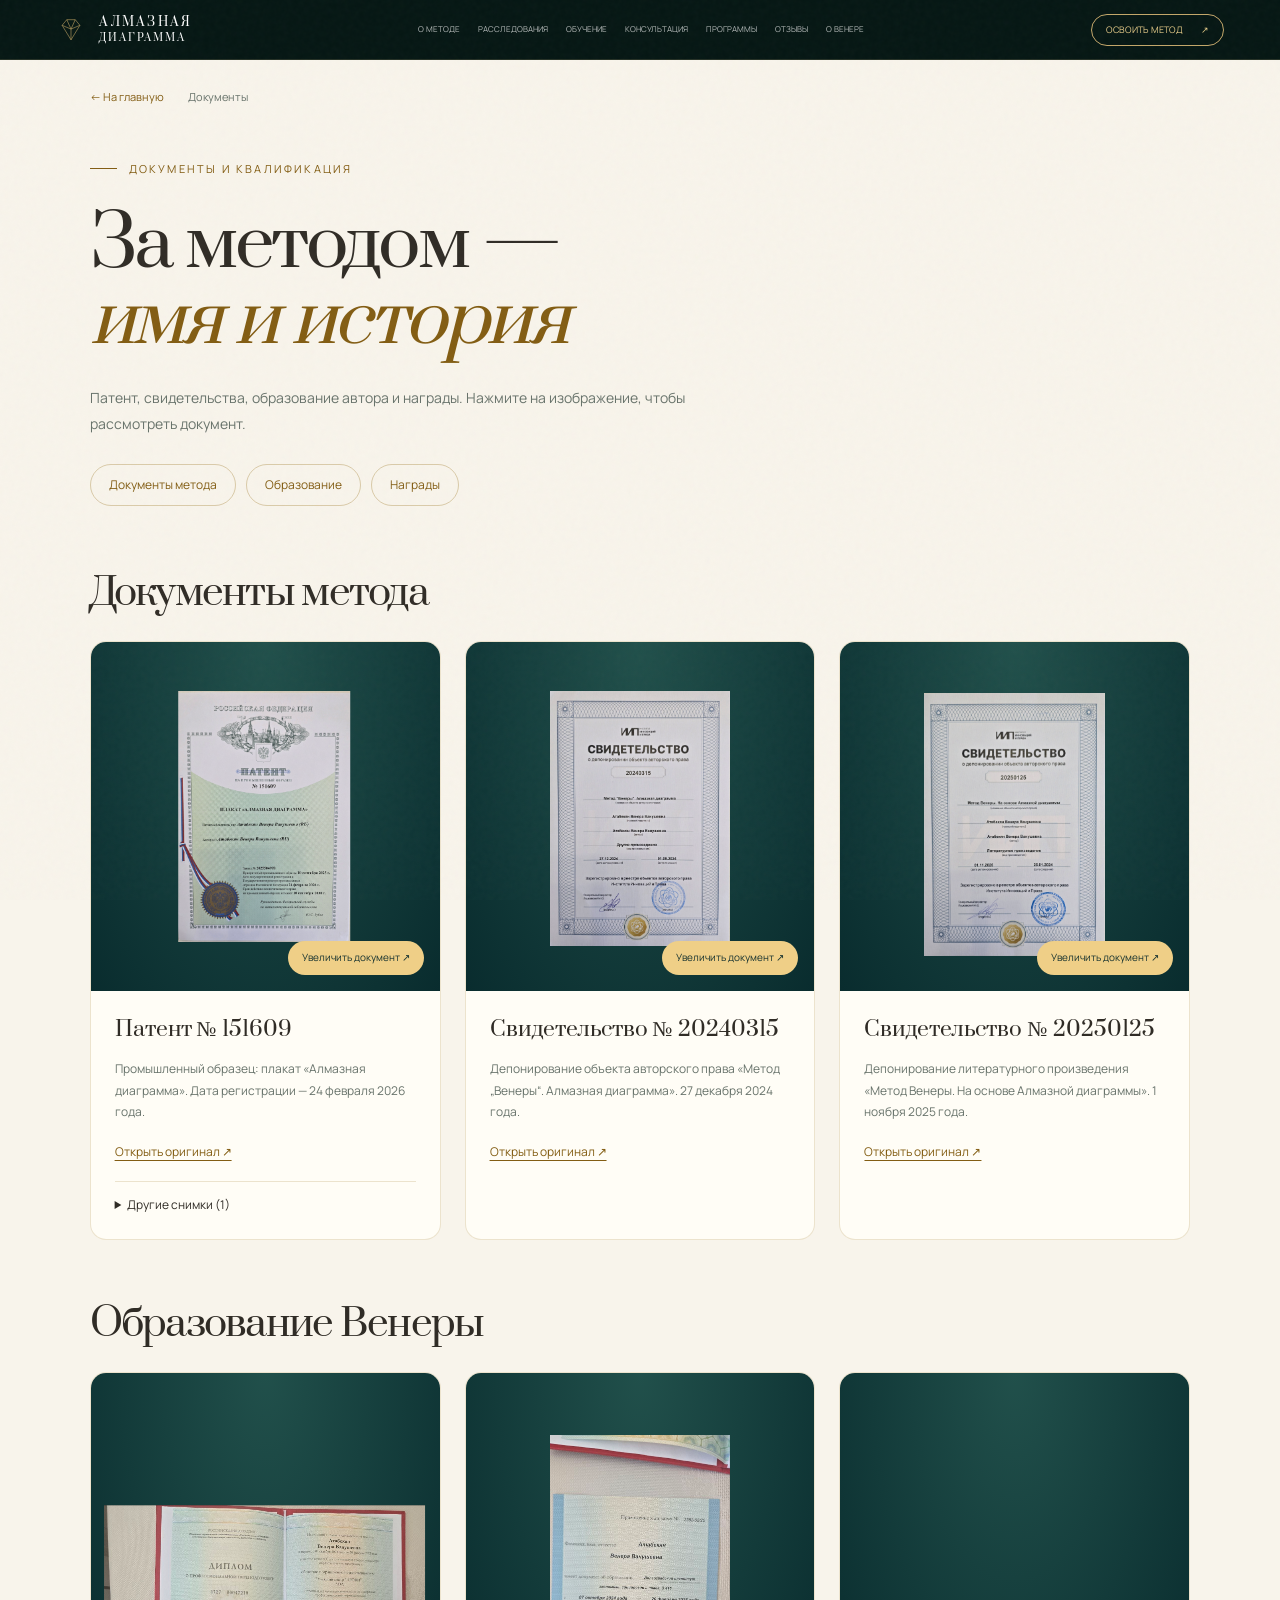
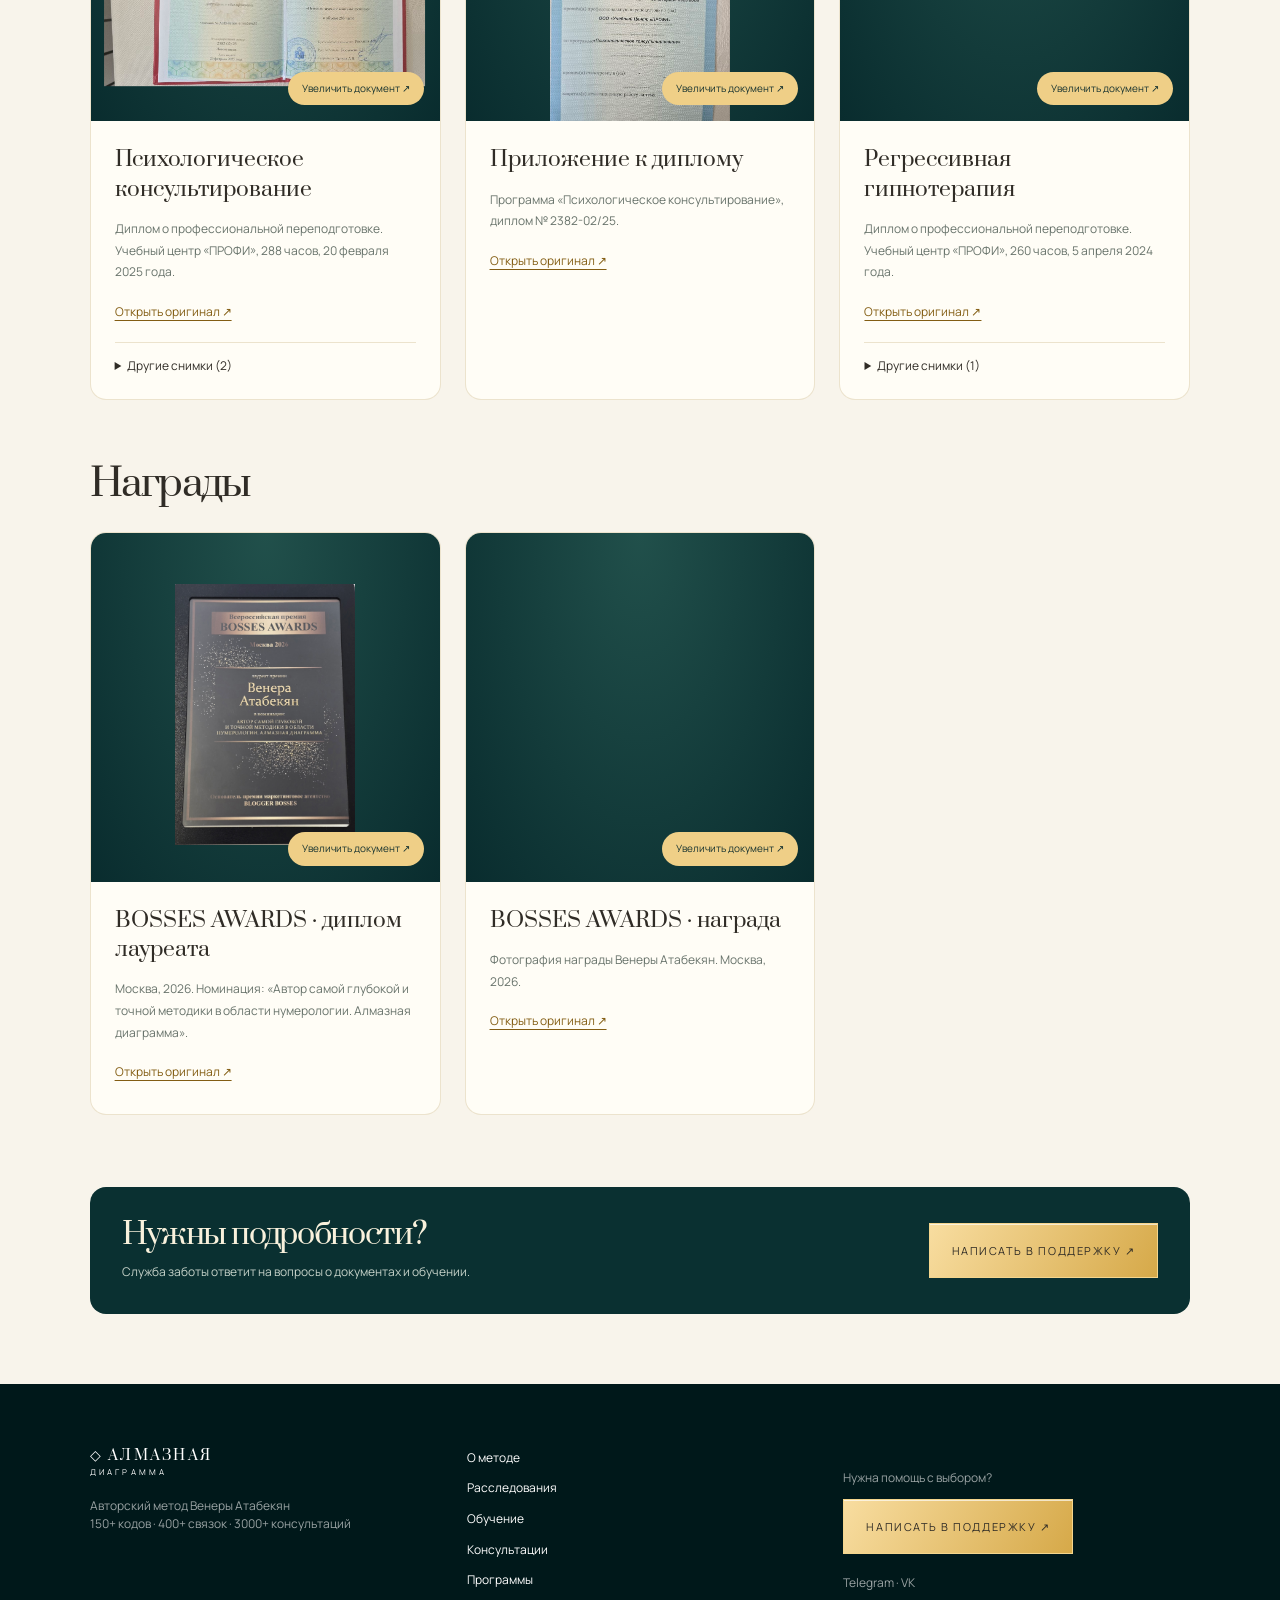
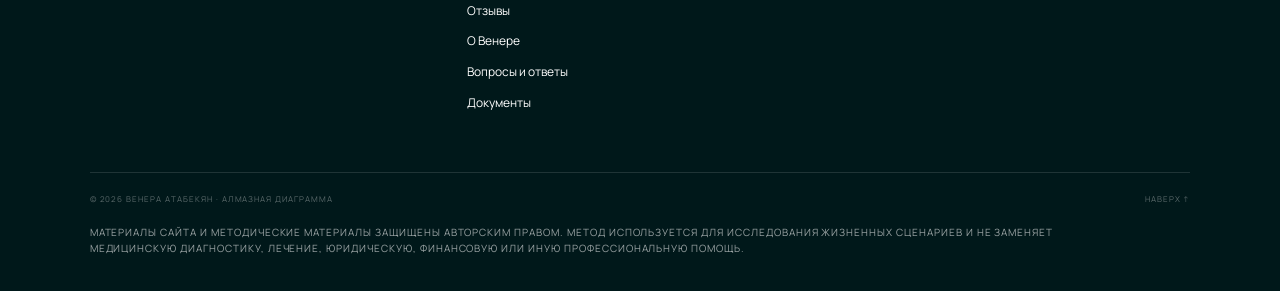
==== documents.html @ 1721292a "Add documents page with styling and functionality - Created documents.html for displaying various do" ====
<!doctype html>
<html lang="ru">
<head>
  <meta charset="UTF-8">
  <meta name="viewport" content="width=device-width, initial-scale=1.0">
  <meta name="description" content="Патент, свидетельства о депонировании, дипломы Венеры Атабекян и награды BOSSES AWARDS.">
  <meta name="theme-color" content="#062e29">
  <title>Документы — Алмазная Диаграмма</title>
  <link rel="preconnect" href="https://fonts.googleapis.com">
  <link rel="preconnect" href="https://fonts.gstatic.com" crossorigin>
  <link href="https://fonts.googleapis.com/css2?family=Manrope:wght@400;500;600&family=Prata&display=swap" rel="stylesheet">
  <link rel="stylesheet" href="styles.css">
  <link rel="stylesheet" href="hero-layers.css">
  <link rel="stylesheet" href="content-layout.css">
  <link rel="stylesheet" href="design-polish.css">
  <link rel="stylesheet" href="documents.css">
</head>
<body class="documents-page"><div class="noise" aria-hidden="true"></div><header class="site-header" id="top">
    <a class="brand" href="index.html#top" aria-label="Алмазная Диаграмма — на главную">
      <svg class="brand__mark" viewBox="0 0 64 64" aria-hidden="true"><path d="M13 22 23 10h18l10 12-19 31L13 22Z"/><path d="m13 22 19 8 19-8M23 10l9 20 9-20M32 30v23"/></svg>
      <span><b>Алмазная</b><small>Диаграмма</small></span>
    </a>
    <nav class="desktop-nav" aria-label="Основная навигация">
      <a href="index.html#method">О методе</a><a href="index.html#investigations">Расследования</a><a href="index.html#study">Обучение</a><a href="index.html#consultation">Консультация</a><a href="index.html#programs">Программы</a><a href="index.html#reviews">Отзывы</a><a href="index.html#author">О Венере</a>
    </nav>
    <a class="header-cta" href="index.html#study">Освоить метод <span>↗</span></a>
    <button class="menu-toggle" type="button" aria-label="Открыть меню" aria-expanded="false"><span></span><span></span></button>
  </header>
<main class="documents-main"><nav class="faq-breadcrumb" aria-label="Хлебные крошки"><a href="index.html">← На главную</a><span>Документы</span></nav>
<header class="documents-heading"><p class="eyebrow eyebrow--dark"><i></i>Документы и квалификация</p><h1>За методом —<br><em>имя и история</em></h1><p>Патент, свидетельства, образование автора и награды. Нажмите на изображение, чтобы рассмотреть документ.</p><nav class="document-nav" aria-label="Разделы документов"><a href="#method-documents">Документы метода</a><a href="#education">Образование</a><a href="#awards">Награды</a></nav></header>
<section class="document-section" id="method-documents"><h2>Документы метода</h2><div class="document-grid"><article class="document-card" id="patent"><a class="document-preview" href="docs/20260918_102830.jpg" data-document data-rotation="90" data-title="Патент № 151609" target="_blank" rel="noopener" aria-label="Увеличить: Патент № 151609"><img src="docs/20260918_102830.jpg" alt="Патент № 151609" loading="lazy" decoding="async" style="--document-rotation:90deg"><span>Увеличить документ ↗</span></a><div class="document-copy"><h3>Патент № 151609</h3><p>Промышленный образец: плакат «Алмазная диаграмма». Дата регистрации — 24 февраля 2026 года.</p><a href="docs/20260918_102830.jpg" data-document data-rotation="90" data-title="Открыть оригинал" target="_blank" rel="noopener">Открыть оригинал ↗</a><details class="document-extras"><summary>Другие снимки (1)</summary><a href="docs/photo_5289939205503001067_y.jpg" data-document data-rotation="90" data-title="Дополнительный снимок" target="_blank" rel="noopener">Дополнительный снимок ↗</a></details></div></article>
<article class="document-card" id="deposit-2024"><a class="document-preview" href="docs/20260918_102946.jpg" data-document data-rotation="0" data-title="Свидетельство № 20240315" target="_blank" rel="noopener" aria-label="Увеличить: Свидетельство № 20240315"><img src="docs/20260918_102946.jpg" alt="Свидетельство № 20240315" loading="lazy" decoding="async" style="--document-rotation:0deg"><span>Увеличить документ ↗</span></a><div class="document-copy"><h3>Свидетельство № 20240315</h3><p>Депонирование объекта авторского права «Метод „Венеры“. Алмазная диаграмма». 27 декабря 2024 года.</p><a href="docs/20260918_102946.jpg" data-document data-rotation="0" data-title="Открыть оригинал" target="_blank" rel="noopener">Открыть оригинал ↗</a></div></article>
<article class="document-card" id="deposit-2025"><a class="document-preview" href="docs/20260918_103056.jpg" data-document data-rotation="0" data-title="Свидетельство № 20250125" target="_blank" rel="noopener" aria-label="Увеличить: Свидетельство № 20250125"><img src="docs/20260918_103056.jpg" alt="Свидетельство № 20250125" loading="lazy" decoding="async" style="--document-rotation:0deg"><span>Увеличить документ ↗</span></a><div class="document-copy"><h3>Свидетельство № 20250125</h3><p>Депонирование литературного произведения «Метод Венеры. На основе Алмазной диаграммы». 1 ноября 2025 года.</p><a href="docs/20260918_103056.jpg" data-document data-rotation="0" data-title="Открыть оригинал" target="_blank" rel="noopener">Открыть оригинал ↗</a></div></article></div></section>
<section class="document-section" id="education"><h2>Образование Венеры</h2><div class="document-grid"><article class="document-card" id="psychology"><a class="document-preview" href="docs/photo_5280804913871004329_y.jpg" data-document data-rotation="-90" data-title="Психологическое консультирование" target="_blank" rel="noopener" aria-label="Увеличить: Психологическое консультирование"><img src="docs/photo_5280804913871004329_y.jpg" alt="Психологическое консультирование" loading="lazy" decoding="async" style="--document-rotation:-90deg"><span>Увеличить документ ↗</span></a><div class="document-copy"><h3>Психологическое консультирование</h3><p>Диплом о профессиональной переподготовке. Учебный центр «ПРОФИ», 288 часов, 20 февраля 2025 года.</p><a href="docs/photo_5280804913871004329_y.jpg" data-document data-rotation="-90" data-title="Открыть оригинал" target="_blank" rel="noopener">Открыть оригинал ↗</a><details class="document-extras"><summary>Другие снимки (2)</summary><a href="docs/photo_5280804913871004330_y.jpg" data-document data-rotation="0" data-title="Другой ракурс диплома" target="_blank" rel="noopener">Другой ракурс диплома ↗</a><a href="docs/photo_5280804913871004327_y.jpg" data-document data-rotation="0" data-title="Диплом с приложением" target="_blank" rel="noopener">Диплом с приложением ↗</a></details></div></article>
<article class="document-card" id="psychology-appendix"><a class="document-preview" href="docs/photo_5280804913871004328_y.jpg" data-document data-rotation="0" data-title="Приложение к диплому" target="_blank" rel="noopener" aria-label="Увеличить: Приложение к диплому"><img src="docs/photo_5280804913871004328_y.jpg" alt="Приложение к диплому" loading="lazy" decoding="async" style="--document-rotation:0deg"><span>Увеличить документ ↗</span></a><div class="document-copy"><h3>Приложение к диплому</h3><p>Программа «Психологическое консультирование», диплом № 2382-02/25.</p><a href="docs/photo_5280804913871004328_y.jpg" data-document data-rotation="0" data-title="Открыть оригинал" target="_blank" rel="noopener">Открыть оригинал ↗</a></div></article>
<article class="document-card" id="regression"><a class="document-preview" href="docs/photo_5280804913871004326_y.jpg" data-document data-rotation="-90" data-title="Регрессивная гипнотерапия" target="_blank" rel="noopener" aria-label="Увеличить: Регрессивная гипнотерапия"><img src="docs/photo_5280804913871004326_y.jpg" alt="Регрессивная гипнотерапия" loading="lazy" decoding="async" style="--document-rotation:-90deg"><span>Увеличить документ ↗</span></a><div class="document-copy"><h3>Регрессивная гипнотерапия</h3><p>Диплом о профессиональной переподготовке. Учебный центр «ПРОФИ», 260 часов, 5 апреля 2024 года.</p><a href="docs/photo_5280804913871004326_y.jpg" data-document data-rotation="-90" data-title="Открыть оригинал" target="_blank" rel="noopener">Открыть оригинал ↗</a><details class="document-extras"><summary>Другие снимки (1)</summary><a href="docs/photo_5280804913871004325_y.jpg" data-document data-rotation="180" data-title="Диплом с приложением" target="_blank" rel="noopener">Диплом с приложением ↗</a></details></div></article></div></section>
<section class="document-section" id="awards"><h2>Награды</h2><div class="document-grid"><article class="document-card" id="bosses-diploma"><a class="document-preview" href="docs/20260918_104427.jpg" data-document data-rotation="0" data-title="BOSSES AWARDS · диплом лауреата" target="_blank" rel="noopener" aria-label="Увеличить: BOSSES AWARDS · диплом лауреата"><img src="docs/20260918_104427.jpg" alt="BOSSES AWARDS · диплом лауреата" loading="lazy" decoding="async" style="--document-rotation:0deg"><span>Увеличить документ ↗</span></a><div class="document-copy"><h3>BOSSES AWARDS · диплом лауреата</h3><p>Москва, 2026. Номинация: «Автор самой глубокой и точной методики в области нумерологии. Алмазная диаграмма».</p><a href="docs/20260918_104427.jpg" data-document data-rotation="0" data-title="Открыть оригинал" target="_blank" rel="noopener">Открыть оригинал ↗</a></div></article>
<article class="document-card" id="bosses-award"><a class="document-preview" href="docs/20260918_103626.jpg" data-document data-rotation="0" data-title="BOSSES AWARDS · награда" target="_blank" rel="noopener" aria-label="Увеличить: BOSSES AWARDS · награда"><img src="docs/20260918_103626.jpg" alt="BOSSES AWARDS · награда" loading="lazy" decoding="async" style="--document-rotation:0deg"><span>Увеличить документ ↗</span></a><div class="document-copy"><h3>BOSSES AWARDS · награда</h3><p>Фотография награды Венеры Атабекян. Москва, 2026.</p><a href="docs/20260918_103626.jpg" data-document data-rotation="0" data-title="Открыть оригинал" target="_blank" rel="noopener">Открыть оригинал ↗</a></div></article></div></section>
<section class="documents-support"><div><h2>Нужны подробности?</h2><p>Служба заботы ответит на вопросы о документах и обучении.</p></div><a class="button button--light" href="https://t.me/venera_vanushevna1" target="_blank" rel="noopener">Написать в поддержку ↗</a></section></main>
<footer><div><a class="brand brand--footer" href="index.html#top"><span><b>◇ Алмазная</b><small>Диаграмма</small></span></a><p>Авторский метод Венеры Атабекян<br>150+ кодов · 400+ связок · 3000+ консультаций</p></div><nav aria-label="Навигация в подвале"><a href="index.html#method">О методе</a><a href="index.html#investigations">Расследования</a><a href="index.html#study">Обучение</a><a href="index.html#consultation">Консультации</a><a href="index.html#programs">Программы</a><a href="index.html#student-stories">Отзывы</a><a href="index.html#author">О Венере</a><a href="faq.html">Вопросы и ответы</a><a href="documents.html" aria-current="page">Документы</a></nav><div><p>Нужна помощь с выбором?</p><a class="button button--light" href="https://t.me/venera_vanushevna1" target="_blank" rel="noopener">Написать в поддержку ↗</a><p class="footer-socials"><a href="https://t.me/venera_vanushevna" target="_blank" rel="noopener">Telegram</a> · <a href="https://vk.ru/veneraatabekyan" target="_blank" rel="noopener">VK</a></p></div><div class="footer__bottom"><span>© 2026 Венера Атабекян · Алмазная Диаграмма</span><a href="index.html#top">Наверх ↑</a><p>Материалы сайта и методические материалы защищены авторским правом. Метод используется для исследования жизненных сценариев и не заменяет медицинскую диагностику, лечение, юридическую, финансовую или иную профессиональную помощь.</p></div><!-- Legal documents and business details: insert approved originals when supplied. --></footer>
<dialog class="document-dialog" aria-labelledby="document-dialog-title"><div class="document-toolbar"><h2 id="document-dialog-title">Документ</h2><a class="document-original" target="_blank" rel="noopener">Оригинал ↗</a><button type="button" class="document-close" aria-label="Закрыть документ">✕</button></div><div class="document-stage"><img alt=""></div></dialog>
<script src="script.js"></script><script src="documents.js"></script></body></html>
---- styles.css ----
:root{--green:#072d31;--deep:#00181a;--ink:#302c26;--mint:#f4d58d;--pale:#f2ede3;--paper:#f8f4eb;--gold:#af7e1f;--gold-deep:#835d13;--line:rgba(48,44,38,.18);--serif:"Prata",serif;--sans:"Manrope",sans-serif}
*{box-sizing:border-box}html{scroll-behavior:smooth}body{margin:0;background:var(--paper);color:var(--ink);font-family:var(--sans);font-size:16px;line-height:1.55;overflow-x:hidden}a{color:inherit;text-decoration:none}button{font:inherit}.noise{position:fixed;inset:0;pointer-events:none;z-index:20;opacity:.035;background-image:url("data:image/svg+xml,%3Csvg viewBox='0 0 180 180' xmlns='http://www.w3.org/2000/svg'%3E%3Cfilter id='n'%3E%3CfeTurbulence type='fractalNoise' baseFrequency='.9' numOctaves='3' stitchTiles='stitch'/%3E%3C/filter%3E%3Crect width='100%25' height='100%25' filter='url(%23n)' opacity='.8'/%3E%3C/svg%3E")}.site-header{height:92px;padding:0 5vw;display:flex;align-items:center;justify-content:space-between;background:var(--deep);color:#fff;border-bottom:1px solid rgba(255,255,255,.13);position:relative;z-index:10}.brand{display:flex;align-items:center;gap:13px}.brand__mark{width:36px;fill:none;stroke:var(--mint);stroke-width:1.6}.brand span{display:flex;flex-direction:column;line-height:1.05;text-transform:uppercase;letter-spacing:.14em}.brand b{font-family:var(--serif);font-size:14px;font-weight:400}.brand small{font-size:8px;letter-spacing:.4em;margin-top:5px}.desktop-nav{display:flex;gap:40px;font-size:12px;text-transform:uppercase;letter-spacing:.11em}.desktop-nav a{opacity:.7;transition:.25s}.desktop-nav a:hover{opacity:1;color:var(--mint)}.header-cta{font-size:12px;text-transform:uppercase;letter-spacing:.1em;padding:13px 0;border-bottom:1px solid var(--mint)}.header-cta span,.button span{margin-left:16px}.menu-toggle{display:none;background:none;border:0}.hero{min-height:calc(100vh - 92px);background:var(--deep);color:#fff;display:grid;grid-template-columns:1fr 1fr;align-items:center;padding:7vh 7vw 10vh;position:relative;overflow:hidden}.hero:before{content:"";position:absolute;inset:0;background:linear-gradient(110deg,transparent 49.9%,rgba(188,231,215,.07) 50%,transparent 50.1%)}.hero__glow{position:absolute;width:700px;height:700px;border-radius:50%;right:-100px;top:-30px;background:#107866;filter:blur(170px);opacity:.22}.hero__copy{position:relative;z-index:2;max-width:710px}.eyebrow{text-transform:uppercase;letter-spacing:.2em;font-size:11px;color:var(--mint);display:flex;align-items:center;gap:12px;margin:0 0 30px}.eyebrow i{display:inline-block;width:27px;height:1px;background:currentColor}.eyebrow--dark{color:#47776d}h1,h2,h3,h4,p{margin-top:0}h1,h2{font-family:var(--serif);font-weight:400;letter-spacing:-.045em;line-height:1.08}h1{font-size:clamp(56px,6.5vw,112px);margin:0 0 35px}h1 em,h2 em{font-weight:400;color:var(--mint)}.hero__lead{max-width:590px;color:rgba(255,255,255,.68);font-size:17px;line-height:1.75}.hero__actions{display:flex;align-items:center;gap:38px;margin-top:46px}.button{display:inline-flex;align-items:center;justify-content:space-between;min-width:225px;padding:18px 22px;font-size:11px;text-transform:uppercase;letter-spacing:.14em;border:1px solid currentColor;transition:.3s}.button--light{background:var(--mint);border-color:var(--mint);color:var(--deep)}.button:hover{transform:translateY(-3px);box-shadow:0 12px 35px rgba(0,0,0,.18)}.text-link{font-size:11px;text-transform:uppercase;letter-spacing:.13em;border-bottom:1px solid rgba(255,255,255,.35);padding:15px 0}.text-link span{margin-left:13px}.hero__visual{height:min(72vw,750px);max-height:750px;position:relative;display:flex;align-items:center;justify-content:center}.diamond-main{width:min(38vw,540px);animation:float 7s ease-in-out infinite}.orbit{position:absolute;border:1px solid rgba(188,231,215,.18);border-radius:50%;width:510px;height:510px}.orbit--two{width:640px;height:640px;opacity:.45}.visual-note{position:absolute;font-family:var(--serif);font-size:31px}.visual-note small{display:block;font-family:var(--sans);font-size:9px;text-transform:uppercase;letter-spacing:.15em;color:rgba(255,255,255,.55)}.visual-note--one{left:0;top:26%}.visual-note--two{right:-1%;bottom:25%}.hero__index{position:absolute;bottom:35px;left:7vw;font-size:9px;letter-spacing:.25em;display:flex;align-items:center;gap:12px;color:rgba(255,255,255,.55)}.hero__index span{width:70px;height:1px;background:rgba(255,255,255,.25)}@keyframes float{50%{transform:translateY(-15px) rotate(.5deg)}}
.proof{min-height:180px;display:grid;grid-template-columns:1.35fr repeat(3,1fr);background:#e4ebe4;border-bottom:1px solid var(--line)}.proof>div{padding:38px 3.5vw;border-right:1px solid var(--line);display:flex;align-items:center;gap:25px}.proof__intro svg{width:40px;fill:none;stroke:#2e665b}.proof__intro span,.proof__item span{font-size:10px;text-transform:uppercase;letter-spacing:.12em;color:#58746d}.proof__item strong{font-family:var(--serif);font-size:31px;line-height:.95;font-weight:400;color:var(--green)}.section{padding:130px 7vw;position:relative}.section-number{position:absolute;right:3vw;top:60px;font-size:10px;letter-spacing:.2em;color:#82928d}.problem__intro{display:grid;grid-template-columns:1fr 2.3fr;align-items:start}.problem h2,.audience h2,.cases h2,.faq h2{font-size:clamp(45px,5vw,78px);margin:0}.problem h2 em,.audience h2 em,.cases h2 em,.faq h2 em{color:#3a7569}.problem__grid{display:grid;grid-template-columns:1fr 2.3fr;gap:7vw;margin-top:80px}.problem__aside{position:relative;min-height:470px}.problem__aside>p{max-width:270px;color:#697773;font-size:14px}.vertical-label{position:absolute;bottom:10px;left:0;writing-mode:vertical-rl;text-transform:uppercase;font-size:9px;letter-spacing:.25em;color:#6a847e}.diagram-card{height:520px;position:relative;background:#e8ede6;border:1px solid #d6dfd6;overflow:hidden}.diagram-card:before{content:"";position:absolute;inset:0;background:radial-gradient(circle at center,rgba(43,125,106,.2),transparent 42%)}.diagram-card svg{position:absolute;inset:0;width:100%;height:100%;fill:none;stroke:#668b82;stroke-width:1;opacity:.42}.diagram-card__center{position:absolute;z-index:2;left:50%;top:50%;transform:translate(-50%,-50%);width:125px;height:125px;border-radius:50%;background:var(--green);color:white;display:flex;flex-direction:column;align-items:center;justify-content:center;box-shadow:0 20px 45px rgba(6,60,52,.24)}.diagram-card__center span{font-family:var(--serif);font-size:30px}.diagram-card__center small{text-transform:uppercase;font-size:7px;letter-spacing:.18em;color:var(--mint)}.node{position:absolute;z-index:2;text-transform:uppercase;font-size:9px;letter-spacing:.16em;background:var(--paper);border:1px solid #aebfb9;padding:10px 15px}.node--1{left:10%;top:15%}.node--2{left:45%;top:7%}.node--3{right:9%;top:15%}.node--4{right:8%;bottom:16%}.node--5{left:44%;bottom:7%}.node--6{left:8%;bottom:16%}
.section--green{background:var(--green);color:white}.depth{padding-bottom:0;overflow:hidden}.depth:before{content:"";position:absolute;inset:0;background:radial-gradient(circle at 10% 30%,#176a5c 0,transparent 30%),linear-gradient(45deg,transparent 49.9%,rgba(255,255,255,.04) 50%,transparent 50.1%)}.depth .section-number{color:rgba(255,255,255,.4)}.depth__head{display:grid;grid-template-columns:.7fr 1.2fr 1fr;gap:6vw;align-items:start;position:relative}.depth h2,.study h2{font-size:clamp(50px,6vw,90px);margin:0}.depth__head>p:last-child{color:rgba(255,255,255,.62);font-size:14px;line-height:1.8;padding-top:14px}.facets{display:grid;grid-template-columns:repeat(5,1fr);margin:105px -7vw 0;border-top:1px solid rgba(255,255,255,.18)}.facet{padding:34px 2.3vw 55px;border-right:1px solid rgba(255,255,255,.18);min-height:330px;position:relative;transition:.35s}.facet:hover{background:rgba(188,231,215,.08);transform:translateY(-8px)}.facet>span{font-size:9px;color:rgba(255,255,255,.4)}.facet svg{width:40px;display:block;margin:40px 0;fill:none;stroke:var(--mint)}.facet h3{font-family:var(--serif);font-weight:400;font-size:21px}.facet p{font-size:12px;color:rgba(255,255,255,.55)}.depth__footer{height:80px;margin:0 -7vw;padding:0 7vw;display:flex;align-items:center;justify-content:center;gap:4vw;background:var(--deep);font-size:9px;text-transform:uppercase;letter-spacing:.16em;color:var(--mint)}.depth__footer i{width:5px;height:5px;border:1px solid var(--mint);transform:rotate(45deg)}
.audience__head{display:grid;grid-template-columns:1fr 2.3fr}.paths{display:grid;grid-template-columns:1fr 1fr;margin-top:80px}.path{padding:55px 5vw;min-height:610px;position:relative}.path--dark{background:var(--deep);color:#fff}.path--light{background:#e5ebe4}.path__num{position:absolute;right:30px;top:25px;font-size:9px;opacity:.5}.path__label{text-transform:uppercase;letter-spacing:.14em;font-size:9px;color:#76a99c}.path h3{font-family:var(--serif);font-weight:400;font-size:34px;line-height:1.25;margin:40px 0 25px}.path>p:not(.path__label){max-width:540px;font-size:13px;opacity:.65;line-height:1.8}.path ul,.format ul{list-style:none;padding:0;margin:35px 0}.path li,.format li{padding:11px 0 11px 20px;border-bottom:1px solid rgba(255,255,255,.14);font-size:12px;position:relative}.path--light li{border-color:var(--line)}.path li:before,.format li:before{content:"◇";position:absolute;left:0;color:#75a99c}.path a{position:absolute;bottom:55px;text-transform:uppercase;font-size:9px;letter-spacing:.13em;border-bottom:1px solid currentColor;padding-bottom:8px}.path a span{margin-left:15px}
.cases{background:#eef1ea}.cases__head{display:grid;grid-template-columns:2.2fr 1fr;gap:6vw;align-items:end}.cases__head>p{font-size:13px;color:#62726e;line-height:1.8}.case-list{margin-top:80px;border-top:1px solid var(--line)}.case{display:grid;grid-template-columns:.25fr 1.25fr 1fr 60px;align-items:center;gap:25px;padding:35px 0;border-bottom:1px solid var(--line);transition:.25s}.case:hover{padding-left:15px;background:rgba(255,255,255,.45)}.case__index,.case p{font-size:9px;text-transform:uppercase;letter-spacing:.13em;color:#66877f}.case h3{font-family:var(--serif);font-size:22px;font-weight:400;margin:5px 0}.case h4{font-size:12px;font-weight:500;margin:5px 0;max-width:260px}.case button{width:48px;height:48px;border:1px solid #6a8a82;border-radius:50%;background:transparent;color:var(--green);cursor:pointer;transition:.25s}.case button:hover{background:var(--green);color:white;transform:rotate(45deg)}
.study{background:var(--deep);color:white;overflow:hidden}.study__glow{position:absolute;width:700px;height:700px;background:#0d7a67;border-radius:50%;filter:blur(180px);opacity:.17;right:-300px;top:0}.study .section-number{color:rgba(255,255,255,.4)}.study__intro{text-align:center;max-width:950px;margin:auto;position:relative}.study__intro .eyebrow{justify-content:center}.study__intro>p:not(.eyebrow){max-width:650px;margin:30px auto;color:rgba(255,255,255,.62)}.study__meta{display:grid;grid-template-columns:repeat(3,1fr);border:1px solid rgba(255,255,255,.17);margin-top:90px}.study__meta div{padding:35px;text-align:center;border-right:1px solid rgba(255,255,255,.17)}.study__meta div:last-child{border:0}.study__meta strong{font-family:var(--serif);font-weight:400;font-size:34px;color:var(--mint)}.study__meta span{display:block;font-size:8px;letter-spacing:.15em;text-transform:uppercase;color:rgba(255,255,255,.45)}.program{display:grid;grid-template-columns:.45fr 1.55fr;margin:90px 0}.program__label{text-transform:uppercase;letter-spacing:.18em;color:var(--mint);font-size:10px}.program ol{margin:0;padding:0;list-style:none;display:grid;grid-template-columns:1fr 1fr;column-gap:60px}.program li{padding:18px 0;border-bottom:1px solid rgba(255,255,255,.15);font-size:13px}.program li span{color:#6d938b;font-size:9px;margin-right:20px}.formats{display:grid;grid-template-columns:1fr 1fr;max-width:1050px;margin:auto;align-items:stretch}.format{background:#e4ebe4;color:var(--ink);padding:55px;display:flex;flex-direction:column;position:relative}.format--featured{background:#0a5247;color:white;border:1px solid #5e9588;transform:translateY(-18px)}.format__badge{position:absolute;right:20px;top:20px;background:var(--mint);color:var(--deep);font-size:8px;text-transform:uppercase;letter-spacing:.15em;padding:7px 10px}.format>div>span{font-size:9px;text-transform:uppercase;letter-spacing:.15em;color:#52776f}.format h3{font-family:var(--serif);font-size:43px;font-weight:400;margin:15px 0 5px}.format>div>p{font-size:12px;opacity:.6}.format li{border-color:rgba(20,53,46,.16)}.format--featured li{border-color:rgba(255,255,255,.15)}.format__note{font-size:10px;color:#887b66}.format>a{margin-top:auto;text-transform:uppercase;font-size:10px;letter-spacing:.15em;border-bottom:1px solid currentColor;padding:14px 0;display:flex;justify-content:space-between}.format>a.button{border:1px solid var(--mint);padding:18px 22px}
.author{display:grid;grid-template-columns:1fr 1fr;gap:9vw;align-items:center}.author__portrait{max-width:530px}.portrait-art{aspect-ratio:4/5;background:radial-gradient(circle at 55% 35%,#2e8977,transparent 35%),linear-gradient(145deg,#092f2a,#075246);position:relative;display:flex;align-items:center;justify-content:center;overflow:hidden;color:white}.portrait-art:before,.portrait-art:after{content:"";position:absolute;width:75%;height:75%;border:1px solid rgba(188,231,215,.3);transform:rotate(45deg)}.portrait-art:after{width:52%;height:52%}.portrait-art span{font-family:var(--serif);font-size:100px;color:var(--mint);z-index:2}.portrait-art small{position:absolute;bottom:25px;text-transform:uppercase;font-size:8px;letter-spacing:.25em;color:var(--mint)}.portrait-art__diamond{position:absolute;width:160px;height:160px;background:rgba(255,255,255,.06);transform:rotate(45deg);filter:blur(1px)}.author__portrait>p{font-family:var(--serif);font-size:16px;line-height:1.6;margin:25px 0 0;padding-left:50px;border-left:1px solid #61877f}.author h2{font-size:clamp(55px,6vw,90px);margin:0 0 35px}.author h2 em{color:#34786b}.author__lead{font-family:var(--serif);font-size:23px;line-height:1.55}.author__copy>p:not(.eyebrow):not(.author__lead){font-size:13px;color:#687773;line-height:1.8}.author__links{display:flex;gap:28px;margin-top:45px}.author__links a{font-size:9px;text-transform:uppercase;letter-spacing:.13em;border-bottom:1px solid #66877f;padding-bottom:7px}
.faq{background:#e7ece5;display:grid;grid-template-columns:.8fr 1.2fr;gap:8vw}.accordion details{border-top:1px solid var(--line)}.accordion details:last-child{border-bottom:1px solid var(--line)}.accordion summary{list-style:none;cursor:pointer;padding:28px 45px 28px 0;position:relative;font-family:var(--serif);font-size:18px}.accordion summary::-webkit-details-marker{display:none}.accordion summary span{font-family:var(--sans);font-size:8px;color:#69857f;margin-right:25px}.accordion summary i,.accordion summary i:after{position:absolute;right:5px;top:50%;width:15px;height:1px;background:#335c54;content:""}.accordion summary i:after{transform:rotate(90deg);top:0;right:0;transition:.2s}.accordion details[open] summary i:after{transform:rotate(0)}.accordion details p{padding:0 40px 25px 42px;font-size:12px;color:#60716d;line-height:1.7}.final-cta{min-height:640px;padding:110px 7vw;background:var(--green);color:white;text-align:center;position:relative;overflow:hidden;display:flex;flex-direction:column;align-items:center;justify-content:center}.final-cta:before{content:"";position:absolute;width:550px;height:550px;border:1px solid rgba(188,231,215,.12);border-radius:50%}.final-cta__gem{position:absolute;width:430px;opacity:.08;fill:none;stroke:var(--mint)}.final-cta .eyebrow{justify-content:center}.final-cta h2{font-size:clamp(48px,6vw,85px);position:relative;margin:10px 0 25px}.final-cta p:not(.eyebrow){color:rgba(255,255,255,.6);position:relative}.final-cta .button{position:relative;margin-top:30px}footer{background:#021e1b;color:#fff;padding:65px 7vw 25px;display:grid;grid-template-columns:1fr 1fr 1fr;gap:30px;align-items:start}.brand--footer{justify-self:start}.brand--footer .brand__mark{width:42px}footer>p{font-size:10px;text-transform:uppercase;letter-spacing:.1em;color:rgba(255,255,255,.45)}.footer__links{display:flex;justify-content:flex-end;gap:25px;font-size:10px;text-transform:uppercase;letter-spacing:.11em}.footer__bottom{grid-column:1/-1;border-top:1px solid rgba(255,255,255,.12);padding-top:20px;margin-top:30px;display:flex;justify-content:space-between;font-size:8px;text-transform:uppercase;letter-spacing:.12em;color:rgba(255,255,255,.35)}
/* Revised content system */
.desktop-nav{gap:20px;font-size:9px;letter-spacing:.08em}.hero__subtitle{font-family:var(--serif);font-size:clamp(19px,1.7vw,28px);line-height:1.35;color:var(--mint);margin:-15px 0 24px}.hero__extra{max-width:570px;font-size:12px;color:rgba(255,255,255,.48)}.hero__audience{margin-top:33px;font-size:9px;text-transform:uppercase;letter-spacing:.15em;color:rgba(255,255,255,.5)}.hero__author{position:absolute;right:1%;top:12%;writing-mode:vertical-rl;text-transform:uppercase;font-size:9px;letter-spacing:.2em;color:var(--mint)}.hero__author small{margin-top:10px;color:rgba(255,255,255,.45)}
.proof{display:block;padding:90px 7vw;background:#e4ebe4}.proof__heading{display:grid;grid-template-columns:1fr 2fr;align-items:start;margin-bottom:55px}.proof__heading h2{font-family:var(--serif);font-size:clamp(34px,4vw,62px);font-weight:400;line-height:1.15;max-width:760px}.proof__cards{display:grid;grid-template-columns:repeat(4,1fr);border:1px solid var(--line)}.proof__cards article{min-height:260px;padding:28px;border-right:1px solid var(--line);display:flex;flex-direction:column}.proof__cards article:last-child{border-right:0}.proof__cards article>span{font-size:8px;letter-spacing:.16em;color:#638079}.proof__cards strong{font-family:var(--serif);font-size:27px;font-weight:400;line-height:1.1;color:var(--green);margin:auto 0 25px}.proof__cards p{font-size:11px;color:#65746f;margin:0}.proof__future{background:var(--green);color:white}.proof__cards .proof__future strong{color:var(--mint)}.proof__cards .proof__future p{color:rgba(255,255,255,.55)}.proof__foot{display:flex;justify-content:center;align-items:center;gap:23px;margin:35px 0 0;text-transform:uppercase;font-size:8px;letter-spacing:.14em;color:#627b74}.proof__foot i{width:4px;height:4px;background:var(--green);transform:rotate(45deg)}
.questions__head{display:grid;grid-template-columns:.7fr 1.6fr .7fr;gap:5vw;align-items:start}.questions__head h2,.investigations__head h2{font-family:var(--serif);font-size:clamp(42px,5vw,73px);font-weight:400;line-height:1.12;margin:0}.questions__head h2 em,.investigations__head h2 em{font-weight:400;color:#3a7569}.questions__head>p:last-child{font-size:12px;color:#677772;line-height:1.8;padding-top:10px}.question-grid{display:grid;grid-template-columns:repeat(3,1fr);margin-top:75px;border-top:1px solid var(--line);border-left:1px solid var(--line)}.question-card{min-height:210px;border-right:1px solid var(--line);border-bottom:1px solid var(--line);transition:.3s;background:rgba(255,255,255,.18)}.question-card[open]{background:var(--green);color:white}.question-card summary{list-style:none;cursor:pointer;min-height:208px;padding:25px;display:flex;flex-direction:column;position:relative}.question-card summary::-webkit-details-marker{display:none}.question-card summary span{font-size:8px;letter-spacing:.17em;color:#68827c}.question-card h3{font-family:var(--serif);font-size:20px;font-weight:400;line-height:1.4;margin:auto 30px 0 0}.question-card summary i,.question-card summary i:after{position:absolute;right:24px;bottom:28px;width:13px;height:1px;background:#538077;content:""}.question-card summary i:after{transform:rotate(90deg)}.question-card[open] summary{min-height:auto}.question-card[open] summary i:after{display:none}.question-card[open] summary span{color:var(--mint)}.question-card>p{font-size:11px;line-height:1.75;color:rgba(255,255,255,.62);padding:0 25px 28px;margin:0}.medical-note{display:flex;gap:25px;align-items:flex-start;max-width:890px;margin:40px auto 0;padding:20px 25px;border:1px solid #c6d1ca}.medical-note strong{font-size:8px;text-transform:uppercase;letter-spacing:.17em;color:#3f7066}.medical-note p{font-size:10px;color:#687772;margin:0}.questions__conclusion{font-family:var(--serif);font-size:clamp(22px,2.6vw,38px);line-height:1.45;text-align:center;max-width:1000px;margin:90px auto 0}.questions__conclusion em{color:#39766a;font-weight:400}
.investigations{background:var(--green)}.investigations__head{display:grid;grid-template-columns:.65fr 1.45fr .7fr;gap:5vw;align-items:start}.investigations__head h2 em{color:var(--mint)}.investigations__head>p:last-child{font-size:12px;line-height:1.8;color:rgba(255,255,255,.6)}.investigation-grid{display:grid;grid-template-columns:repeat(3,1fr);gap:18px;margin-top:75px}.investigation{background:#f0f0e9;color:var(--ink)}.investigation__cover{height:300px;background:radial-gradient(circle at 45% 40%,#20816e,transparent 35%),#042c28;display:flex;align-items:center;justify-content:center;position:relative;overflow:hidden;color:white}.investigation__cover:before{content:"";position:absolute;inset:0;background:repeating-linear-gradient(60deg,transparent 0 35px,rgba(255,255,255,.04) 36px)}.investigation__cover--ocean{background:radial-gradient(circle at 50% 70%,#176c6e,transparent 30%),linear-gradient(#031d20,#06464b)}.investigation__cover--dates{background:radial-gradient(circle at 20% 20%,#266b5d,transparent 35%),#152722}.investigation__cover>span{font-family:var(--serif);font-size:84px;z-index:1;color:var(--mint)}.investigation__cover small{position:absolute;top:64%;z-index:1;text-transform:uppercase;font-size:8px;letter-spacing:.2em}.investigation__cover svg{position:absolute;width:270px;fill:none;stroke:rgba(188,231,215,.18)}.investigation__body{padding:30px}.investigation__body>span{font-size:8px;text-transform:uppercase;letter-spacing:.16em;color:#54796f}.investigation__body h3{font-family:var(--serif);font-size:27px;font-weight:400;line-height:1.3;margin:25px 0}.investigation__body p{font-size:11px;color:#667570;line-height:1.8;min-height:80px}.investigation__body a{display:flex;justify-content:space-between;margin-top:30px;padding-top:18px;border-top:1px solid var(--line);font-size:8px;text-transform:uppercase;letter-spacing:.15em}.investigation__body b{font-size:15px;font-weight:400}
.depth:not(.section--green){background:#eef1ea}.depth:not(.section--green) .depth__head{grid-template-columns:.7fr 1.4fr .8fr}.depth:not(.section--green) .depth__head>p:last-child{color:#65756f}.depth:not(.section--green) h2 em{color:#39776a}.method-grid{display:grid;grid-template-columns:repeat(3,1fr);margin-top:80px;border-top:1px solid var(--line);border-left:1px solid var(--line)}.method-card{min-height:300px;padding:35px;border-right:1px solid var(--line);border-bottom:1px solid var(--line)}.method-card strong{font-family:var(--serif);font-size:54px;font-weight:400;color:#35796b}.method-card h3{font-family:var(--serif);font-size:22px;font-weight:400;line-height:1.35;margin:45px 0 15px}.method-card p{font-size:11px;color:#697872;line-height:1.8}.method-card--accent{background:var(--deep);color:white}.method-card--accent strong{color:var(--mint)}.method-card--accent p{color:rgba(255,255,255,.55)}.method-final{text-align:center;font-family:var(--serif);font-size:clamp(26px,3.3vw,48px);line-height:1.45;margin:90px auto 0}.method-final em{color:#37796b;font-weight:400}
.audience__head{grid-template-columns:.7fr 2fr}.audience__head h2{max-width:900px}.audience-grid{display:grid;grid-template-columns:repeat(5,1fr);margin-top:70px;border-top:1px solid var(--line);border-left:1px solid var(--line)}.audience-card{padding:28px 22px;min-height:270px;border-right:1px solid var(--line);border-bottom:1px solid var(--line)}.audience-card span{font-size:8px;color:#648078}.audience-card h3{font-family:var(--serif);font-size:20px;font-weight:400;line-height:1.4;margin:70px 0 14px}.audience-card p{font-size:10px;color:#687772;line-height:1.7}.testimonials{margin-top:130px}.testimonials__head{display:grid;grid-template-columns:.7fr 2fr}.testimonials__head h2{font-family:var(--serif);font-size:clamp(38px,4vw,60px);font-weight:400}.testimonial-track{display:grid;grid-template-columns:repeat(3,1fr);gap:18px;margin-top:45px}.testimonial-track blockquote{margin:0;background:#e6ebe4;padding:35px;min-height:300px;display:flex;flex-direction:column}.testimonial-track svg{width:28px;fill:none;stroke:#4c7d72}.testimonial-track p{font-family:var(--serif);font-size:18px;line-height:1.6;margin:35px 0}.testimonial-track span{margin-top:auto;font-size:8px;text-transform:uppercase;letter-spacing:.12em;color:#647b75}.reviews-link{display:flex;justify-content:space-between;max-width:290px;margin:35px 0 0 auto;border-bottom:1px solid #5e7f77;padding:12px 0;font-size:8px;text-transform:uppercase;letter-spacing:.15em}
.reveal{opacity:0;transform:translateY(28px);transition:opacity .8s ease,transform .8s ease}.reveal.is-visible{opacity:1;transform:none}
@media(max-width:1000px){.desktop-nav,.header-cta{display:none}.menu-toggle{display:block;width:40px;height:40px;padding:10px}.menu-toggle span{display:block;height:1px;background:#fff;margin:7px 0}.site-header.menu-open{position:fixed;inset:0 0 auto}.site-header.menu-open .desktop-nav{display:flex;position:fixed;inset:92px 0 0;background:var(--deep);flex-direction:column;align-items:center;justify-content:center;font-family:var(--serif);font-size:30px}.hero{grid-template-columns:1fr;padding-top:80px}.hero__visual{height:580px}.diamond-main{width:min(80vw,500px)}.visual-note--one{left:8%}.visual-note--two{right:8%}.proof{grid-template-columns:1fr 1fr}.proof>div:nth-child(2){border-right:0}.problem__intro,.problem__grid,.depth__head,.audience__head,.cases__head{grid-template-columns:1fr}.problem__grid{gap:30px}.problem__aside{min-height:auto}.vertical-label{display:none}.depth__head{gap:20px}.facets{grid-template-columns:repeat(2,1fr)}.facet:last-child{grid-column:1/-1}.paths{grid-template-columns:1fr}.program{grid-template-columns:1fr;gap:35px}.author{gap:5vw}.faq{grid-template-columns:1fr}}
@media(max-width:680px){.site-header{height:72px;padding:0 20px}.brand__mark{width:30px}.hero{min-height:auto;padding:70px 20px 50px;display:block}.hero h1{font-size:49px}.hero__lead{font-size:14px}.hero__actions{align-items:flex-start;flex-direction:column;gap:14px;margin-top:30px}.hero__visual{height:440px;margin-top:30px}.orbit{width:310px;height:310px}.orbit--two{width:390px;height:390px}.visual-note{font-size:22px}.visual-note--two{bottom:17%}.hero__index{display:none}.proof{grid-template-columns:1fr}.proof>div{min-height:120px;border-right:0;border-bottom:1px solid var(--line);padding:25px 20px}.section{padding:90px 20px}.section-number{top:35px}.problem__intro,.audience__head{gap:25px}.problem h2,.audience h2,.cases h2,.faq h2{font-size:40px}.problem__grid{margin-top:50px}.diagram-card{height:420px}.node{padding:7px;font-size:7px}.depth h2,.study h2{font-size:47px}.facets{grid-template-columns:1fr;margin:60px -20px 0}.facet,.facet:last-child{grid-column:auto;min-height:auto;padding:28px 25px}.facet svg{margin:25px 0}.depth__footer{margin:0 -20px;padding:20px;height:auto;flex-wrap:wrap}.paths{margin-top:50px}.path{padding:40px 25px;min-height:640px}.case{grid-template-columns:35px 1fr 45px;gap:10px}.case>div:nth-child(3){grid-column:2/3}.case button{grid-column:3;grid-row:1/3}.case h3{font-size:18px}.study__meta{grid-template-columns:1fr}.study__meta div{border-right:0;border-bottom:1px solid rgba(255,255,255,.17)}.program ol{grid-template-columns:1fr}.formats{grid-template-columns:1fr}.format{padding:38px 25px}.format--featured{transform:none}.author{grid-template-columns:1fr}.author__portrait>p{padding-left:20px}.author h2{font-size:55px}.author__links{flex-wrap:wrap}.faq{gap:45px}.accordion summary{font-size:15px;padding-right:35px}.final-cta{min-height:570px;padding:80px 20px}.final-cta h2{font-size:43px}footer{grid-template-columns:1fr;padding:50px 20px 20px}.footer__links{justify-content:flex-start;flex-wrap:wrap}.footer__bottom{flex-direction:column;gap:10px}.menu-open .desktop-nav{inset:72px 0 0}}
@media(prefers-reduced-motion:reduce){html{scroll-behavior:auto}.diamond-main{animation:none}.reveal{opacity:1;transform:none;transition:none}}
@media(max-width:1000px){.proof__heading,.questions__head,.investigations__head,.depth:not(.section--green) .depth__head{grid-template-columns:1fr;gap:20px}.proof__cards{grid-template-columns:1fr 1fr}.proof__cards article:nth-child(2){border-right:0}.question-grid,.method-grid{grid-template-columns:1fr 1fr}.investigation-grid{grid-template-columns:1fr}.investigation{display:grid;grid-template-columns:.8fr 1.2fr}.audience-grid{grid-template-columns:repeat(2,1fr)}.audience-card:last-child{grid-column:1/-1}.testimonial-track{overflow-x:auto;scroll-snap-type:x mandatory;grid-template-columns:repeat(3,minmax(330px,1fr));padding-bottom:12px}.testimonial-track blockquote{scroll-snap-align:start}.proof>div{padding:0;border:0;display:grid;align-items:initial;gap:0}.proof__heading{display:grid}.proof__cards{display:grid}}
@media(max-width:680px){.hero__subtitle{font-size:18px}.hero__extra{font-size:11px}.hero__author{right:0}.proof{padding:70px 20px}.proof__heading h2{font-size:36px}.proof__cards{grid-template-columns:1fr}.proof__cards article,.proof__cards article:nth-child(2){border-right:0;border-bottom:1px solid var(--line);min-height:220px}.proof__foot{flex-wrap:wrap;line-height:2}.questions__head h2,.investigations__head h2{font-size:39px}.question-grid,.method-grid{grid-template-columns:1fr;margin-top:50px}.question-card{min-height:0}.question-card summary{min-height:175px}.medical-note{flex-direction:column;gap:8px}.questions__conclusion{margin-top:65px}.investigation{display:block}.investigation__cover{height:260px}.investigation__body p{min-height:auto}.depth:not(.section--green) .depth__head{display:grid}.method-card{min-height:260px}.audience__head,.testimonials__head{grid-template-columns:1fr;gap:15px}.audience-grid{grid-template-columns:1fr}.audience-card,.audience-card:last-child{grid-column:auto;min-height:220px}.audience-card h3{margin-top:45px}.testimonials{margin-top:90px}.testimonial-track{grid-template-columns:repeat(3,85vw)}.testimonial-track blockquote{padding:28px;min-height:320px}.reviews-link{margin-left:0}}
.consultation{background:var(--deep);color:#fff;text-align:center}.consultation__intro{max-width:930px;margin:auto}.consultation__intro .eyebrow{justify-content:center}.consultation h2{font-size:clamp(42px,5vw,72px)}.consultation h2 em{color:var(--mint)}.consultation__intro>p:last-child{max-width:620px;margin:25px auto;color:rgba(255,255,255,.55);font-size:13px}.consultation__options{display:grid;grid-template-columns:repeat(3,1fr);max-width:1050px;margin:70px auto 45px;border:1px solid rgba(255,255,255,.16)}.consultation__options article{min-height:270px;padding:30px;border-right:1px solid rgba(255,255,255,.16);display:flex;flex-direction:column;text-align:left}.consultation__options article:last-child{border:0}.consultation__options span{font-size:8px;color:var(--mint)}.consultation__options h3{font-family:var(--serif);font-size:24px;font-weight:400;margin:45px 0 12px}.consultation__options p{font-size:10px;color:rgba(255,255,255,.5);line-height:1.7}.consultation__options strong{font-family:var(--serif);font-weight:400;color:var(--mint);margin-top:auto;font-size:20px}@media(max-width:680px){.consultation__options{grid-template-columns:1fr}.consultation__options article{border-right:0;border-bottom:1px solid rgba(255,255,255,.16);min-height:230px}.consultation h2{font-size:39px}}

/* Palette and imagery inherited from the original Method Venera site */
.brand__mark{stroke:var(--mint)}.eyebrow--dark{color:var(--gold-deep)}.hero{background-color:var(--deep);background-image:linear-gradient(90deg,rgba(0,24,26,.98) 0%,rgba(0,24,26,.92) 39%,rgba(0,24,26,.22) 67%,rgba(0,24,26,.08) 100%),url("assets/source/desktop.jpg");background-size:cover;background-position:center}.hero__glow{background:var(--gold);opacity:.12}.hero:before{background:linear-gradient(110deg,transparent 49.9%,rgba(244,213,141,.09) 50%,transparent 50.1%)}.hero__copy{padding:30px 0}.hero__visual{opacity:.62}.diamond-main{opacity:.13;filter:sepia(1) saturate(.7)}.orbit{border-color:rgba(244,213,141,.24)}.visual-note{color:var(--mint);text-shadow:0 2px 20px #00181a}.visual-note small{color:rgba(255,255,255,.68)}.button--light{background:linear-gradient(120deg,#f8dda0,#d6a949);border-color:#f4d58d;color:#302c26;box-shadow:inset 0 1px rgba(255,255,255,.65)}
.proof,.cases,.depth:not(.section--green),.faq{background:#f2ede3}.proof__cards strong,.method-card strong{color:var(--gold-deep)}.proof__cards .proof__future{background:linear-gradient(145deg,#072d31,#00181a)}.proof__foot i{background:var(--gold)}.questions__head h2 em,.investigations__head h2 em,.depth:not(.section--green) h2 em,.method-final em,.audience h2 em,.cases h2 em,.faq h2 em,.author h2 em{color:var(--gold-deep)}.question-card[open]{background:linear-gradient(145deg,#072d31,#00181a)}.question-card summary span,.medical-note strong,.investigation__body>span,.audience-card span{color:var(--gold-deep)}.questions__conclusion em{color:var(--gold-deep)}.investigations{background:linear-gradient(145deg,#072d31,#00181a)}.investigation__cover{background:radial-gradient(circle at 45% 40%,rgba(175,126,31,.55),transparent 35%),#00181a}.investigation__cover--ocean{background:radial-gradient(circle at 50% 70%,rgba(175,126,31,.45),transparent 30%),linear-gradient(#00181a,#072d31)}.investigation__cover--dates{background:radial-gradient(circle at 20% 20%,rgba(175,126,31,.4),transparent 35%),#181818}.investigation__cover>span{color:var(--mint)}.investigation__cover svg{stroke:rgba(244,213,141,.28)}.method-card--accent{background:linear-gradient(145deg,#072d31,#00181a)}.testimonial-track blockquote{background:#eee7da}.testimonial-track svg{stroke:var(--gold)}.study,.consultation,.final-cta{background-color:var(--deep)}.study__glow{background:var(--gold);opacity:.1}.format--featured{background:linear-gradient(145deg,#072d31,#00181a);border-color:var(--gold)}.path--dark,footer{background:var(--deep)}
.study-gallery{display:grid;grid-template-columns:1.1fr .9fr 1.1fr;gap:18px;margin:65px 0 90px}.study-gallery figure{height:330px;margin:0;background:linear-gradient(145deg,#072d31,#00181a);border:1px solid rgba(244,213,141,.18);position:relative;overflow:hidden}.study-gallery img{width:100%;height:100%;object-fit:contain;display:block;filter:drop-shadow(0 20px 35px rgba(0,0,0,.32));transition:transform .5s ease}.study-gallery figure:hover img{transform:scale(1.045)}.study-gallery figcaption{position:absolute;left:18px;right:18px;bottom:15px;padding-top:12px;border-top:1px solid rgba(244,213,141,.2);font-size:8px;text-transform:uppercase;letter-spacing:.15em;color:#fff;text-shadow:0 1px 8px #00181a}.study-gallery figcaption span{color:var(--mint);margin-right:10px}.study-gallery figure:nth-child(2) img{object-fit:cover}.portrait-art{background:var(--deep)}.portrait-art:before,.portrait-art:after,.portrait-art__diamond{display:none}.portrait-art img{width:100%;height:100%;object-fit:cover;object-position:center 72%;display:block}.portrait-art small{z-index:2;background:rgba(0,24,26,.75);padding:9px 14px;color:var(--mint)}
@media(max-width:680px){.hero{background-image:linear-gradient(180deg,rgba(0,24,26,.96) 0%,rgba(0,24,26,.88) 42%,rgba(0,24,26,.2) 70%,rgba(0,24,26,.75) 100%),url("assets/source/phone.jpg");background-position:center top}.hero__visual{opacity:.42}.visual-note--one{top:20%}.study-gallery{grid-template-columns:1fr;margin:45px 0 65px}.study-gallery figure{height:285px}.portrait-art img{object-position:center center}}

/* Portrait with diamond: clean hero without planets or orbital graphics */
.hero{background-image:linear-gradient(90deg,rgba(0,24,26,.99) 0%,rgba(0,24,26,.93) 36%,rgba(0,24,26,.42) 53%,rgba(0,24,26,.02) 76%),url("assets/source/hero-diamond.png");background-position:center;background-size:cover}.hero__glow{opacity:.08}.hero__visual{opacity:1;pointer-events:none}.diamond-main,.orbit,.visual-note{display:none}.portrait-art img{object-position:72% center}
@media(max-width:680px){.hero{background-image:linear-gradient(180deg,rgba(0,24,26,.98) 0%,rgba(0,24,26,.91) 48%,rgba(0,24,26,.2) 72%,rgba(0,24,26,.72) 100%),url("assets/source/hero-diamond.png");background-size:auto 100%;background-position:68% center;background-repeat:no-repeat}.hero__visual{opacity:1}.portrait-art img{object-position:72% center}}

.hero:before{display:none}
.hero__diagram{position:absolute;width:min(47vw,720px);height:auto;aspect-ratio:857 / 751;right:14vw;top:50%;transform:translateY(-50%);overflow:visible;opacity:.38;filter:blur(.25px) drop-shadow(0 0 22px rgba(244,213,141,.18));mix-blend-mode:screen;-webkit-mask-image:linear-gradient(90deg,#000 0%,#000 58%,transparent 96%);mask-image:linear-gradient(90deg,#000 0%,#000 58%,transparent 96%)}
.hero__diagram-main{fill:none;stroke:#f4d58d;stroke-width:1.45;stroke-linecap:round;stroke-linejoin:round}
.hero__diagram-ghost{fill:none;stroke:rgba(255,255,255,.76);stroke-width:1.1;stroke-dasharray:22 16}
.hero__diagram-accent{fill:none;stroke:#d7b64c;stroke-width:1.05;opacity:.82}
.hero__diagram-horizontal{stroke:#d3a9dc}
.hero__diagram path{vector-effect:non-scaling-stroke}
@media(max-width:680px){.hero__diagram{width:105vw;right:-12vw;top:72%;opacity:.3;filter:blur(.35px) drop-shadow(0 0 15px rgba(244,213,141,.16))}}
@media(prefers-reduced-motion:reduce){.hero__diagram-main path{animation:none;stroke-dashoffset:0}}

/* Each learning resource states its tariff explicitly. */
.study-gallery { grid-template-columns: repeat(3, minmax(0, 1fr)); }
.study-gallery figure { height: auto; display: flex; flex-direction: column; }
.study-gallery img,
.study-gallery figure:nth-child(2) img { height: 235px; object-fit: contain; }
.study-gallery figcaption { position: static; margin: auto 18px 0; padding: 16px 0 20px; min-height: 96px; text-shadow: none; }
.study-gallery figcaption strong { display: block; font-size: 12px; font-weight: 500; letter-spacing: .04em; }
.study-gallery .material-tier { display: block; margin: 9px 0 0; font-size: 10px; line-height: 1.6; letter-spacing: .06em; color: var(--mint); }
.completion-certificate__symbol { height: 235px; display: grid; place-items: center; font-family: var(--serif); font-size: 105px; color: var(--mint); }
@media(max-width:1000px) { .study-gallery { grid-template-columns: repeat(2, minmax(0, 1fr)); } }
@media(max-width:680px) { .study-gallery { grid-template-columns: 1fr; } .study-gallery figure { height: auto; } }
---- hero-layers.css ----
/* Reference composition: background → illuminated geometry → portrait → type. */
.hero {
  isolation: isolate;
  background: radial-gradient(ellipse at 78% 35%, #17646a 0%, #07363a 40%, #00181a 76%);
}
.hero__glow { z-index: 0; }
.hero__visual {
  z-index: 1;
  opacity: 1;
  transform: none;
  transition: none;
}
.hero__diagram {
  width: min(76vw, 1160px);
  right: 3vw;
  opacity: .62;
  filter: blur(.2px) drop-shadow(0 0 12px #e0bd6b20);
  mask-image: linear-gradient(90deg, transparent, #000 18%, #000);
  -webkit-mask-image: linear-gradient(90deg, transparent, #000 18%, #000);
}
.hero__portrait {
  position: absolute;
  inset: 0;
  z-index: 2;
  width: 100%;
  height: 100%;
  object-fit: cover;
  object-position: center;
  pointer-events: none;
}
.hero::after {
  content: "";
  position: absolute;
  inset: 0;
  z-index: 3;
  pointer-events: none;
  background: linear-gradient(90deg, #00181ae8 0%, #00181ab0 30%, transparent 57%),
              linear-gradient(0deg, #00181a 0%, transparent 18%);
}
.hero__copy { z-index: 4; }
.hero__index { z-index: 4; }
.hero__author { display: none; }
/* Keep the author's vertical photograph intact at every screen size. */
.author__portrait .portrait-art {
  aspect-ratio: auto;
  display: block;
}
.author__portrait .portrait-art img {
  width: 100%;
  height: auto;
  object-fit: contain;
  object-position: center;
}
@media (max-width: 1000px) {
  .hero__portrait {
    top: auto;
    height: 600px;
    object-position: 80% center;
  }
  .hero__diagram { right: -3%; width: min(124vw, 980px); top: 50%; }
  .hero::after {
    background: linear-gradient(0deg, #00181a 0%, transparent 14%),
                linear-gradient(180deg, #00181a88 0%, transparent 55%);
  }
}
@media (max-width: 680px) {
  .hero__portrait { height: 500px; object-position: 82% center; }
  .hero__visual { height: 470px; margin-top: 20px; }
  .hero__diagram { width: 158vw; right: -15vw; top: 48%; opacity: .56; }
}

/* Desktop art direction follows the 1280 × 631 reference proportions. */
.site-header { height:clamp(60px,4.7vw,80px); padding:0 4.4vw; background:#061714; border-color:#dbc38a26; }
.site-header .brand__mark { width:30px; stroke:#c8aa66; stroke-width:1.2; }
.site-header .brand b { font-size:12px; }
.site-header .brand small { font-family:var(--serif); font-size:10px; letter-spacing:.18em; }
.site-header .desktop-nav { gap:18px; font-size:8px; letter-spacing:0; }
.site-header .header-cta { border:1px solid #c4a76a; border-radius:30px; padding:8px 14px; font-size:9px; letter-spacing:0; color:#e7cc89; }
.hero { display:block; min-height:570px; height:44.65vw; max-height:820px; padding:3.65vw 6.75vw 2vw; background:radial-gradient(ellipse at 87% 30%,#53482d66,transparent 35%),radial-gradient(ellipse at 60% 40%,#19302a,transparent 60%),#031310; }
.hero::before { display:block; z-index:0; background:radial-gradient(circle at 4% 57%,#e5a44266 0,transparent 1.2%),radial-gradient(circle at 1% 46%,#e3a44740 0,transparent 1.4%),radial-gradient(circle at 32% 85%,#e1ad4e65 0,transparent 1%),radial-gradient(circle at 34% 83%,#c4913c3d 0,transparent 1.5%),radial-gradient(circle at 43% 93%,#e3ae5470 0,transparent .8%),radial-gradient(circle at 93% 36%,#d4ac5770 0,transparent 1.2%),radial-gradient(circle at 97% 33%,#d4ac5740 0,transparent 1%),radial-gradient(ellipse at 1% 98%,#b07b2c42 0,transparent 24%); }
.hero__glow { width:48%; height:80%; right:0; top:0; background:#af9554; filter:blur(100px); opacity:.13; }
.hero__portrait { inset:0; width:100%; height:100%; object-fit:cover; object-position:center 48%; filter:sepia(.08) saturate(.85); }
.hero::after { background:linear-gradient(90deg,#02120f99,transparent 47%),linear-gradient(0deg,#03131066,transparent 9%); }
.hero__copy { padding:0; width:44%; max-width:640px; }
.hero .eyebrow { margin:0 0 1.5vw -1.7vw; font-size:clamp(7px,.7vw,10px); letter-spacing:.1em; white-space:nowrap; color:#c9b67f; gap:14px; }
.hero .eyebrow i { width:23px; }
.hero h1 { font-family:Georgia,'Times New Roman',serif; font-size:clamp(78px,6.85vw,122px); line-height:.9; font-weight:400; letter-spacing:-.045em; margin:0 0 2.1vw; }
.hero h1 em { display:inline-block; transform:scaleX(.9); transform-origin:left center; font-weight:400; color:#f4d68d; text-shadow:0 2px 20px #d6a95116; }
.hero__subtitle { font-family:Georgia,'Times New Roman',serif; font-size:clamp(21px,1.8vw,31px); line-height:1.05; color:#e7d59f; margin:0 0 1.1vw; }
.hero__lead { max-width:390px; width:90%; font-size:clamp(11px,.94vw,16px); line-height:1.45; color:#c1c8c3; margin-bottom:12px; }
.hero__extra { max-width:360px; font-size:clamp(8px,.7vw,11px); letter-spacing:.16em; text-transform:uppercase; line-height:1.8; color:#b4ad8d; margin:0; }
.hero__extra::before { content:""; display:block; width:60px; height:1px; background:#ceb475; margin-bottom:10px; }
.hero__actions { gap:24px; margin-top:1.7vw; align-items:center; }
.hero__actions .button { min-width:200px; padding:14px 24px; font-size:10px; background:linear-gradient(110deg,#f6df9e,#e5be6b 72%,#f4d793); border:1px solid #b29353; box-shadow:0 0 26px #d8ae4720; color:#273125; }
.hero__actions .text-link { font-size:8px; letter-spacing:.1em; padding:12px 0; white-space:nowrap; }
.hero__audience { margin:17px 0 0; font-size:clamp(7px,.62vw,10px); letter-spacing:.01em; color:#a9aa92; }
.hero__visual { position:absolute; inset:0; height:100%; max-height:none; margin:0; }
.hero__diagram { width:47vw; max-width:850px; left:32.5vw; right:auto; top:-1.3vw; transform:none; opacity:.9; filter:drop-shadow(0 0 5px #e8b64a33); mask-image:none; -webkit-mask-image:none; }
.hero__diagram-main { stroke:#d9b467; stroke-width:1; }
.hero__diagram-ghost { stroke:#efc777; stroke-width:1.1; stroke-dasharray:13 10; }
.hero__diagram-accent { stroke:#efc87d; stroke-width:.8; opacity:.8; }
.hero__diagram-horizontal { stroke:#d9b467; }
.hero__diagram-rings { fill:none; stroke:#c6a665; stroke-width:.6; opacity:.22; }
.hero__diagram-numbers { fill:#d6b66e; font-family:Georgia,serif; font-size:31px; text-anchor:middle; }
.hero__diagram-stars { fill:#fff2c9; stroke:#ffe4a8; stroke-width:1.2; }
.hero__signature { position:absolute; z-index:4; right:3.5vw; top:7.5vw; display:flex; flex-direction:column; align-items:center; color:#c7b37b; gap:15px; }
.hero__signature p { writing-mode:vertical-rl; font-size:8px; text-transform:uppercase; letter-spacing:.13em; margin:0 0 18px; }
.hero__signature p span { opacity:.65; }
.hero__signature i { width:1px; height:38px; background:#c7b37b; }
.hero__signature b { font-size:18px; font-weight:400; line-height:1; }
.hero__signature small { text-align:center; font-size:7px; line-height:1.7; text-transform:uppercase; }
@media(min-width:1600px) { .hero__lead { max-width:510px; } .hero__extra { max-width:450px; } }
@media(max-width:1100px) and (min-width:761px) {
  .hero { height:650px; padding-top:60px; }
  .hero h1 { font-size:76px; }
  .hero__copy { width:53%; }
  .hero__portrait { width:115%; max-width:none; left:-6%; }
  .hero__actions { gap:16px; }
  .hero__actions .button { min-width:170px; padding:14px 18px; }
  .hero__signature { right:20px; top:100px; }
  .hero__diagram { width:62vw; left:27vw; top:35px; }
}
@media(max-width:760px) {
  .site-header { height:68px; padding:0 20px; }
  .site-header .header-cta { display:none; }
  .site-header.menu-open .desktop-nav { inset:68px 0 0; font-size:25px; gap:24px; }
  .hero { height:auto; max-height:none; min-height:0; padding:42px 24px 440px; }
  .hero__copy { width:100%; max-width:520px; }
  .hero .eyebrow { font-size:7px; white-space:normal; line-height:1.8; margin:0 0 22px; max-width:330px; }
  .hero .eyebrow i { flex-shrink:0; width:18px; }
  .hero h1 { font-size:clamp(54px,12.8vw,86px); line-height:.9; margin-bottom:24px; }
  .hero__subtitle { font-size:21px; line-height:1.13; margin-bottom:18px; }
  .hero__lead { font-size:12px; max-width:380px; width:100%; }
  .hero__extra { font-size:8px; max-width:320px; margin-top:16px; }
  .hero__actions { flex-direction:row; flex-wrap:wrap; gap:12px 20px; margin-top:22px; }
  .hero__actions .button { min-width:185px; padding:14px 18px; font-size:9px; }
  .hero__actions .text-link { font-size:8px; }
  .hero__audience { font-size:7px; margin-top:16px; max-width:320px; }
  .hero__portrait { top:auto; bottom:0; left:0; width:100%; height:450px; object-position:78% center; }
  .hero__visual { position:absolute; top:auto; bottom:0; height:440px; }
  .hero__diagram { width:610px; max-width:none; left:calc(50% - 350px); top:-22px; opacity:.85; }
  .hero::after { background:linear-gradient(0deg,#03131055,transparent 16%); }
  .hero__signature { display:none; }
}
---- content-layout.css ----
/* Compact sections keep details accessible without extending the first view. */
html { scroll-padding-top: 24px; }
.section { padding-top: 82px; padding-bottom: 82px; }
.proof { padding: 65px 7vw; }
.proof>.proof__cards { display:grid; grid-template-columns:repeat(3,minmax(0,1fr)); padding:0; gap:0; border:1px solid var(--line); }
.proof>.proof__heading { display:grid; grid-template-columns:1fr 2fr; padding:0; border:0; gap:25px; }
.proof__cards article { min-height: 215px; }
.section-lead { max-width: 720px; color: #68736b; line-height: 1.8; }
.learning-outcomes h2,.mini-programs h2,.original-reviews h2 { font-size: clamp(36px,4.5vw,68px); margin-bottom: 25px; }
.learning-outcomes h2 em,.mini-programs h2 em { color: var(--gold-deep); }
.detail-grid { display: grid; grid-template-columns: repeat(2,minmax(0,1fr)); gap: 0 32px; margin: 35px 0; }
.content-detail { border-top: 1px solid var(--line); margin: 0; }
.content-detail summary { display:flex; justify-content:space-between; align-items:center; gap:20px; cursor:pointer; list-style:none; font-size:15px; line-height:1.6; padding:20px 0; }
.content-detail summary::-webkit-details-marker { display:none; }
.content-detail summary>span { color:var(--gold); flex-shrink:0; }
.content-detail[open] summary>span { transform:rotate(45deg); }
.content-detail>div { padding-bottom:22px; }
.content-detail p,.content-detail li { font-size:13px; line-height:1.85; }
.content-detail ul { padding-left:18px; }
.content-detail .button { margin:12px 0; }
.inline-link { display:inline-block; margin:20px 0; border-bottom:1px solid var(--gold); padding:8px 0; font-size:12px; }
.study .content-detail { border-color:#f4d58d33; }
.study-gallery { display:flex; overflow-x:auto; gap:18px; scroll-snap-type:x mandatory; margin:40px 0; padding-bottom:16px; }
.study-gallery figure { flex:0 0 calc((100% - 36px)/3); scroll-snap-align:start; }
.study-gallery img,.study-gallery figure:nth-child(2) img { height:190px; }
.study__meta { margin-top:45px; }
.curriculum { margin:35px 0 60px; }
.formats { gap:20px; max-width:none; align-items:start; }
.format { padding:35px; min-width:0; }
.format--featured { transform:none; }
.format .content-detail { margin-bottom:22px; }
.format .content-detail summary { font-size:12px; }
.format .content-detail p { font-size:12px; }
.tariff-price { display:block; font-family:var(--serif); font-size:32px; font-weight:400; margin:20px 0; }
.format>a { margin-top:20px; }
.additional-tariffs { margin:35px 0 0; }
.additional-tariffs .content-detail>div { max-width:850px; }
.original-reviews { background:#eee7da; }
.slider-controls { display:flex; justify-content:flex-end; gap:10px; margin:20px 0; }
.slider-controls button { width:44px; height:44px; border:1px solid var(--gold-deep); border-radius:50%; color:var(--gold-deep); background:transparent; cursor:pointer; }
.slider-controls button:disabled { opacity:.3; cursor:default; }
.review-slider { display:flex; gap:18px; overflow-x:auto; scroll-snap-type:x mandatory; padding-bottom:16px; }
.review-slider article { flex:0 0 calc((100% - 36px)/3); scroll-snap-align:start; background:var(--paper); padding:28px; display:flex; flex-direction:column; }
.review-slider h3 { font-family:var(--serif); font-size:23px; font-weight:400; line-height:1.4; }
.review-slider p { font-size:13px; color:#64716a; }
.review-slider a { margin-top:auto; padding-top:18px; font-size:12px; color:var(--gold-deep); }
.mini-grid { display:grid; grid-template-columns:repeat(2,minmax(0,1fr)); gap:24px; margin:40px 0; }
.mini-grid article { border:1px solid var(--line); padding:32px; display:flex; flex-direction:column; }
.mini-grid h3 { font-family:var(--serif); font-size:32px; font-weight:400; line-height:1.25; margin:20px 0; }
.mini-grid p { font-size:14px; line-height:1.8; }
.mini-label { text-transform:uppercase; font-size:10px; letter-spacing:.14em; color:var(--gold-deep); }
.mini-link { margin-top:auto; }
.mini-grid .content-detail { margin-bottom:25px; }
.library-prices { display:grid; grid-template-columns:1fr 1fr; gap:25px; margin-top:30px; }
.testimonials { margin-top:65px; }
.audience-card { min-height:220px; }
.audience-card h3 { margin-top:35px; }
.method-grid,.question-grid,.investigation-grid { margin-top:45px; }
.method-card { min-height:235px; padding:28px; }
.method-card h3 { margin-top:22px; }
.method-final,.questions__conclusion { margin-top:50px; }
.consultation__options { margin-top:40px; }
.consultation__options .content-detail { border-color:#f4d58d33; text-align:left; }
.consultation__options a { font-size:12px; color:var(--mint); margin-top:22px; }
.consultation__options h3 { margin-top:25px; }
.faq { align-items:start; }
.faq__head { position:sticky; top:30px; }
.final-actions { display:flex; gap:20px; position:relative; flex-wrap:wrap; justify-content:center; }
.final-cta .button { margin-top:20px; }
footer nav { display:grid; gap:12px; font-size:12px; }
footer p { font-size:12px; color:#ffffff99; margin-top:20px; }
.footer__bottom { flex-wrap:wrap; }
.footer__bottom p { flex-basis:100%; max-width:1000px; font-size:10px; }
.sticky-action { position:fixed; bottom:20px; left:50%; transform:translateX(-50%); z-index:25; display:flex; align-items:center; justify-content:space-between; gap:28px; padding:10px 12px 10px 24px; background:#00181af5; color:var(--mint); border:1px solid #f4d58d55; box-shadow:0 8px 35px #0003; border-radius:5px; }
.sticky-action[hidden] { display:none; }
.sticky-action>span { white-space:nowrap; font-size:12px; }
.sticky-action .button { padding:12px 16px; min-width:0; white-space:nowrap; }
body.menu-is-open .sticky-action { display:none; }
:focus-visible { outline:2px solid var(--gold); outline-offset:5px; }
@media(max-width:1000px) {
  .proof__cards { grid-template-columns:repeat(3,minmax(0,1fr)); }
  .review-slider article,.study-gallery figure { flex-basis:calc((100% - 18px)/2); }
}
@media(max-width:680px) {
  .section { padding:55px 20px; }
  .proof { padding:45px 20px; }
  .proof>.proof__cards,.proof>.proof__heading,.detail-grid,.mini-grid,.library-prices { grid-template-columns:1fr; }
  .proof__cards article { min-height:170px; }
  .review-slider article,.study-gallery figure { flex-basis:88%; }
  .format,.mini-grid article { padding:25px; }
  .formats { gap:20px; }
  .faq__head { position:static; }
  .sticky-action { left:12px; right:12px; bottom:max(10px,env(safe-area-inset-bottom)); transform:none; gap:10px; padding:10px; }
  .sticky-action>span { font-size:9px; white-space:normal; }
  .sticky-action .button { font-size:9px; }
  footer { padding-bottom:100px; }
}
---- design-polish.css ----
/* Separate, tactile cards instead of continuous table borders. */
.library-catalog { margin-top:40px; border:1px solid #c4a96b66; border-radius:20px; background:radial-gradient(ellipse at top left,#204d46,#07292b 65%); color:#f8f1df; overflow:hidden; }
.library-catalog__head,.library-catalog__contents { padding:36px; }
.library-catalog__head { border-bottom:1px solid #e6c57d33; }
.library-catalog .library-catalog__head h2 { font-size:clamp(30px,3.6vw,52px); margin-bottom:22px; }
.library-catalog .library-catalog__head h2 em { color:#edcf89; }
.library-catalog__lead { font-family:var(--serif); font-size:20px; max-width:720px; line-height:1.6; }
.library-catalog p { line-height:1.8; }
.library-catalog__contents>p,.library-catalog article p,.library-growing p,.library-free>p,.library-about p,.library-prices p { font-size:13px; color:#c5d4ca; }
.library-catalog h3 { font-family:var(--serif); font-size:clamp(23px,2.5vw,32px); font-weight:400; line-height:1.4; margin:0 0 14px; }
.library-catalog h4 { font-family:var(--serif); font-size:19px; line-height:1.5; font-weight:400; margin:14px 0; }
.library-about { max-width:800px; }
.library-about summary { display:flex; align-items:center; justify-content:space-between; gap:20px; padding:15px 0; color:#edcf89; font-size:12px; cursor:pointer; list-style:none; border-top:1px solid #e6c57d33; }
.library-about summary span { font-size:22px; }
.library-about[open] summary span { transform:rotate(45deg); }
.library-lessons { display:grid; grid-template-columns:repeat(3,minmax(0,1fr)); gap:16px; margin-top:24px; }
.library-lesson { padding:24px; border:1px solid #e6c57d33; border-radius:12px; background:#e6c57d06; }
.library-lesson>span,.library-free article>span { text-transform:uppercase; color:#e8ca87; letter-spacing:.13em; font-size:9px; }
.library-lesson p { margin-bottom:0; }
.library-more { margin-top:22px; }
.library-more>summary { display:flex; gap:16px; justify-content:center; align-items:center; flex-wrap:wrap; width:fit-content; margin:auto; border:1px solid #edcf89; border-radius:30px; padding:14px 24px; background:linear-gradient(110deg,#f7dfa3,#d5ae5b); color:#173330; cursor:pointer; list-style:none; font-size:12px; }
.library-more summary::-webkit-details-marker,.library-about summary::-webkit-details-marker { display:none; }
.library-more>summary small { font-size:10px; opacity:.75; }
.library-more__opened,.library-more[open] .library-more__closed { display:none; }
.library-more[open] .library-more__opened { display:inline; }
.library-growing { margin:36px 0; padding-left:24px; border-left:1px solid #edcf89; max-width:800px; }
.library-free { margin-top:40px; padding-top:32px; border-top:1px solid #e6c57d33; }
.library-free__grid { display:grid; grid-template-columns:repeat(3,minmax(0,1fr)); gap:16px; margin:24px 0 40px; }
.library-free article { display:flex; flex-direction:column; padding:24px; border-radius:12px; background:#fff7df0a; border:1px solid #e6c57d55; }
.library-free article a { margin-top:auto; padding:12px 16px; border:1px solid #edcf8988; border-radius:25px; color:#edcf89; font-size:12px; text-align:center; }
.library-catalog .library-prices { margin-top:22px; }
.library-catalog .library-prices>div { display:flex; flex-direction:column; }
.library-catalog .library-prices .button { margin-top:auto; min-width:0; gap:10px; }
.library-duration { font-size:12px; color:#edcf89; margin-bottom:16px; }
.library-catalog .library-disclaimer { font-size:10px; color:#b2c4ba; margin:28px 0 0; max-width:850px; }
@media(max-width:1000px) { .library-lessons,.library-free__grid { grid-template-columns:repeat(2,minmax(0,1fr)); } }
@media(max-width:680px) {
  .library-catalog__head,.library-catalog__contents { padding:24px 20px; }
  .library-lessons,.library-free__grid { grid-template-columns:1fr; }
  .library-lesson,.library-free article { padding:20px; }
  .library-catalog__lead { font-size:18px; }
  .library-catalog .library-prices .button { font-size:9px; padding:14px; letter-spacing:.06em; }
}
.author-story h3 { font-family:var(--serif); font-size:23px; font-weight:400; line-height:1.4; color:var(--gold-deep); margin:30px 0 16px; }
.author-story .author-story__signature { margin-top:26px; padding-top:20px; border-top:1px solid var(--line); }
.author:has(.author-story[open]) { align-items:start; }
.study .curriculum,.study .additional-tariffs { display:grid; gap:14px; }
.study .curriculum>.content-detail,.study .additional-tariffs>.content-detail { border:1px solid #d6b76d66; border-radius:14px; overflow:hidden; background:linear-gradient(115deg,#16413e,#0b282a); box-shadow:0 8px 24px #00000012; transition:border-color .2s,box-shadow .2s; }
.study .curriculum>.content-detail:hover,.study .additional-tariffs>.content-detail:hover { border-color:#e7c783; box-shadow:0 8px 28px #00000025; }
.study .study-disclosure { padding:24px 28px; gap:24px; }
.study .study-disclosure>span,.study .content-detail[open] .study-disclosure>span { transform:none; }
.study-disclosure__title { display:flex; flex-direction:column; gap:7px; min-width:0; }
.study .study-disclosure__title { flex-shrink:1; }
.study-disclosure__title strong { font-family:var(--serif); font-size:24px; line-height:1.3; font-weight:400; color:#fff5df; }
.study-disclosure__title small { font-size:12px; color:#c4d0c7; }
.study .study-disclosure__action { display:flex; align-items:center; justify-content:space-between; gap:20px; min-width:144px; border:1px solid #eed29a; border-radius:30px; padding:10px 16px; background:linear-gradient(110deg,#f7dfa3,#d5ae5b); color:#173330; font-size:11px; box-shadow:0 3px 16px #e6c37815; }
.study-disclosure__action b { font-size:24px; line-height:1; font-weight:400; transition:transform .2s; }
.study-disclosure__opened,.content-detail[open] .study-disclosure__closed { display:none; }
.content-detail[open] .study-disclosure__opened { display:inline; }
.content-detail[open] .study-disclosure__action b { transform:rotate(45deg); }
.study .curriculum>.content-detail>div,.study .additional-tariffs>.content-detail>div { max-width:none; margin:0 28px; padding:22px 0 26px; border-top:1px solid #e6c57d33; }
.study .content-detail:has(>.study-disclosure):focus-within { border-color:#f4d58d; }
.study-disclosure:focus-visible { outline-offset:-5px; border-radius:14px; }
@media(max-width:680px) {
  .study .study-disclosure { padding:20px; gap:18px; flex-wrap:wrap; }
  .study-disclosure__title { flex-basis:100%; }
  .study-disclosure__title strong { font-size:21px; }
  .study .study-disclosure__action { min-width:145px; }
  .study .curriculum>.content-detail>div,.study .additional-tariffs>.content-detail>div { margin:0 20px; }
}
.faq-preview { display:flex; align-items:center; justify-content:space-between; gap:30px; background:#eee9de; }
.faq-preview h2 { font-size:clamp(30px,3.3vw,46px); margin:0 0 16px; }
.faq-preview h2 em { color:var(--gold-deep); }
.faq-preview p:last-child { margin:0; font-size:13px; color:#68736b; }
.faq-preview .button { flex-shrink:0; border-color:#ac8a46; color:var(--gold-deep); }
.faq-breadcrumb { display:flex; flex-wrap:wrap; gap:24px; padding:28px 7vw 0; font-size:11px; color:#68736b; }
.faq-breadcrumb a { color:var(--gold-deep); }
.faq-page .faq { background:transparent; padding-top:50px; min-height:65vh; }
.faq-page h1 { font-size:clamp(42px,5vw,78px); margin:0; }
.faq-page h1 em { color:var(--gold-deep); }
@media(max-width:680px) {
  .faq-preview { align-items:flex-start; flex-direction:column; }
  .faq-breadcrumb { padding:24px 20px 0; }
  .faq-page .faq { padding-top:35px; }
}
.questions__head { display:block; max-width:760px; }
.questions__head .eyebrow { margin-bottom:22px; }
.questions__head h2 { font-size:clamp(32px,3.3vw,48px); line-height:1.15; }
.questions__head>p:last-child { max-width:520px; font-size:13px; padding:0; margin:20px 0 0; }
.question-grid { gap:16px; border:0; margin-top:32px; align-items:start; }
.question-card { min-height:0; border:1px solid #b8aa863b; border-radius:14px; background:linear-gradient(125deg,#fffdf7,#f0ebdf); box-shadow:0 5px 20px #163d2c05; overflow:hidden; transition:background .2s,border-color .2s,box-shadow .2s; }
.question-card:hover { border-color:#ab8a49; box-shadow:0 8px 24px #163d2c0c; }
.question-card summary,.question-card[open] summary { min-height:142px; padding:22px 24px; gap:12px; }
.question-card summary span { font-size:9px; letter-spacing:.16em; }
.question-card h3 { font-size:20px; line-height:1.3; margin:0 34px 0 0; }
.question-card summary i { width:28px; height:28px; border:1px solid #ae945955; border-radius:50%; background:transparent; right:18px; bottom:23px; }
.question-card summary i::before,.question-card summary i::after { content:""; position:absolute; width:10px; height:1px; background:#a38340; left:8px; top:13px; right:auto; bottom:auto; }
.question-card summary i::after { transform:rotate(90deg); }
.question-card[open] { border-color:#a48b54; background:linear-gradient(135deg,#123f3e,#062728); }
.question-card[open] summary span { color:#e9ca88; }
.question-card>p { padding:0 24px 24px; font-size:13px; line-height:1.8; color:#e0e9e1; }
.questions__conclusion { font-size:clamp(22px,2.2vw,30px); max-width:780px; margin-top:36px; }
.original-reviews { background:linear-gradient(145deg,#f0eadd,#e7e6db); }
.original-reviews h2 { font-size:clamp(34px,4vw,56px); }
.review-slider { padding:5px 2px 22px; scrollbar-width:thin; scrollbar-color:#bca36a #bca36a18; }
.review-slider article { padding:0; border-radius:16px; overflow:hidden; border:1px solid #ab945b30; box-shadow:0 8px 24px #163d2c08; }
.review-video { position:relative; aspect-ratio:16/10; background:#062728; flex-shrink:0; }
.review-play { position:relative; display:block; width:100%; height:100%; border:0; padding:0; cursor:pointer; background:#062728; color:white; }
.review-play img { width:100%; height:100%; display:block; object-fit:cover; }
.review-play::after { content:""; position:absolute; inset:0; background:linear-gradient(transparent 40%,#001e20c9); }
.play-icon { position:absolute; z-index:1; left:50%; top:50%; transform:translate(-50%,-50%); width:58px; height:58px; display:grid; place-items:center; padding-left:3px; border-radius:50%; background:#f0d18deb; color:#173737; box-shadow:0 0 0 7px #f4d58d24; transition:box-shadow .2s; }
.review-play:hover .play-icon { box-shadow:0 0 0 12px #f4d58d30; }
.play-caption { position:absolute; z-index:1; left:20px; bottom:16px; font-size:11px; letter-spacing:.04em; }
.review-video iframe { position:absolute; inset:0; width:100%; height:100%; border:0; }
.review-copy { padding:24px; display:flex; flex-direction:column; flex:1; }
.review-copy h3 { margin:0; }
.review-copy p { line-height:1.8; }
.review-slider .review-copy a { padding-top:12px; }
.mini-grid article { border-radius:16px; background:linear-gradient(135deg,#fffdf744,#d9ccaa18); }
.library-card { margin-top:30px; border:1px solid #c4a96b66; border-radius:18px; background:radial-gradient(ellipse at 0% 0%,#275854,#0a3031 65%); color:#f8f3e5; box-shadow:0 15px 40px #10362a12; overflow:hidden; }
.library-card summary { padding:30px 34px; gap:28px; }
.library-card summary>span,.library-card[open] summary>span { transform:none; }
.library-card .library-icon { display:grid; place-items:center; width:76px; height:76px; font-family:var(--serif); font-size:64px; font-weight:400; color:#e9cb86; }
.library-card .library-intro { display:flex; flex-direction:column; gap:10px; flex:1; min-width:0; }
.library-intro small { text-transform:uppercase; letter-spacing:.14em; font-size:9px; color:#e7c987; }
.library-intro strong { font-family:var(--serif); font-weight:400; font-size:34px; color:#fff8e8; line-height:1.15; }
.library-intro>span { color:#becfca; font-size:12px; max-width:440px; }
.library-card .library-action { display:flex; gap:18px; align-items:center; border:1px solid #e6c57d66; padding:14px 18px; border-radius:30px; color:#f0d18d; font-size:11px; }
.library-action b { font-size:20px; font-weight:400; }
.library-card .library-open,.library-card[open] .library-closed { display:none; }
.library-card[open] .library-open { display:inline; }
.library-card[open] .library-action b { transform:rotate(-90deg); }
.library-card>div { margin:0 34px; padding:24px 0 32px; border-top:1px solid #e6c57d33; }
.library-card>div p,.library-card>div li { color:#d3dfd8; }
.library-card .inline-link { color:#f0d18d; }
.library-prices>div { border:1px solid #e6c57d33; border-radius:12px; padding:22px; }
.library-prices h3 { font-family:var(--serif); font-weight:400; font-size:26px; }
@media(max-width:1000px) {
  .question-grid { grid-template-columns:repeat(2,minmax(0,1fr)); }
  .library-card summary { flex-wrap:wrap; }
  .library-card .library-action { margin-left:104px; }
}
@media(max-width:680px) {
  .question-grid { grid-template-columns:1fr; gap:12px; }
  .question-card summary,.question-card[open] summary { min-height:116px; padding:18px 22px; gap:8px; }
  .question-card h3 { font-size:20px; }
  .library-card summary { padding:24px; gap:16px; }
  .library-card .library-icon { width:42px; height:52px; font-size:46px; }
  .library-intro strong { font-size:28px; }
  .library-card .library-action { margin:4px 0 0; justify-content:space-between; flex-basis:100%; }
  .library-card>div { margin:0 24px; }
  .library-prices>div { padding:18px; }
  .review-copy { padding:22px; }
}
---- documents.css ----
.documents-heading { padding:55px 7vw 35px; max-width:1050px; }
.documents-heading h1 { font-size:clamp(42px,5.5vw,76px); margin:0 0 26px; }
.documents-heading h1 em { color:var(--gold-deep); }
.documents-heading>p:last-of-type { max-width:620px; font-size:14px; color:#68736b; line-height:1.8; }
.document-nav { display:flex; flex-wrap:wrap; gap:10px; margin-top:28px; }
.document-nav a { padding:11px 18px; border:1px solid #b79b5c77; border-radius:30px; font-size:12px; color:var(--gold-deep); }
.document-nav a:hover { background:#e9debf; }
.document-section { padding:32px 7vw; scroll-margin-top:25px; }
.document-section>h2 { font-size:clamp(28px,3vw,42px); margin-bottom:26px; }
.document-grid { display:grid; grid-template-columns:repeat(3,minmax(0,1fr)); gap:24px; }
.document-card { min-width:0; border:1px solid #b79b5c44; border-radius:16px; overflow:hidden; background:#fffdf6; scroll-margin-top:25px; }
.document-preview { display:grid; place-items:center; position:relative; aspect-ratio:1; overflow:hidden; background:radial-gradient(ellipse at top,#21504b,#092c2e); }
.document-preview img { width:72%; height:72%; object-fit:contain; transform:rotate(var(--document-rotation)); transition:filter .2s; }
.document-preview:hover img { filter:brightness(1.1); }
.document-preview>span { position:absolute; bottom:16px; right:16px; padding:9px 14px; background:#efcf87; border-radius:20px; color:#173330; font-size:10px; }
.document-copy { padding:24px; }
.document-copy h3 { font-family:var(--serif); font-size:21px; line-height:1.4; font-weight:400; margin:0 0 14px; }
.document-copy p { color:#68736b; font-size:12px; line-height:1.8; }
.document-copy a { display:block; width:fit-content; font-size:12px; color:var(--gold-deep); padding:8px 0; text-decoration:underline; text-underline-offset:4px; }
.document-extras { margin-top:12px; border-top:1px solid #b79b5c44; padding-top:14px; }
.document-extras summary { font-size:12px; cursor:pointer; }
.documents-support { margin:40px 7vw 70px; padding:32px; border-radius:16px; background:#0a3031; color:#f9f1dc; display:flex; gap:25px; align-items:center; justify-content:space-between; }
.documents-support h2 { font-size:30px; margin:0 0 12px; }
.documents-support p { font-size:12px; margin:0; color:#c6d2c9; }
.documents-support .button { flex-shrink:0; }
.document-dialog { width:94vw; max-width:1400px; max-height:94dvh; padding:0; border:1px solid #c0a36888; border-radius:14px; background:#062728; color:#f7e7bd; }
.document-dialog::backdrop { background:#001412df; }
.document-toolbar { display:flex; align-items:center; gap:20px; padding:14px 20px; border-bottom:1px solid #c0a36844; }
.document-toolbar h2 { flex:1; font-family:var(--sans); font-size:14px; margin:0; letter-spacing:0; line-height:1.5; }
.document-toolbar a { font-size:12px; white-space:nowrap; }
.document-close { width:42px; height:42px; flex-shrink:0; border:1px solid #c0a36888; border-radius:50%; background:transparent; color:#f7e7bd; cursor:pointer; }
.document-stage { position:relative; height:76dvh; overflow:hidden; }
.document-stage img { position:absolute; top:50%; left:50%; max-width:calc(100% - 24px); max-height:72dvh; object-fit:contain; transform:translate(-50%,-50%) rotate(var(--document-rotation,0deg)); }
.document-stage.is-quarter-turn img { max-width:72dvh; max-height:min(calc(94vw - 28px),1372px); }
body.document-view-open { overflow:hidden; }
@media(max-width:1000px) { .document-grid { grid-template-columns:repeat(2,minmax(0,1fr)); } }
@media(max-width:680px) {
  .documents-heading { padding:35px 20px 20px; }
  .document-section { padding:25px 20px; }
  .document-grid { grid-template-columns:1fr; gap:20px; }
  .documents-support { margin:30px 20px 50px; padding:24px; flex-direction:column; align-items:flex-start; }
  .document-toolbar { flex-wrap:wrap; gap:10px; padding:12px; }
  .document-toolbar h2 { flex-basis:70%; }
  .document-toolbar .document-original { order:3; }
}
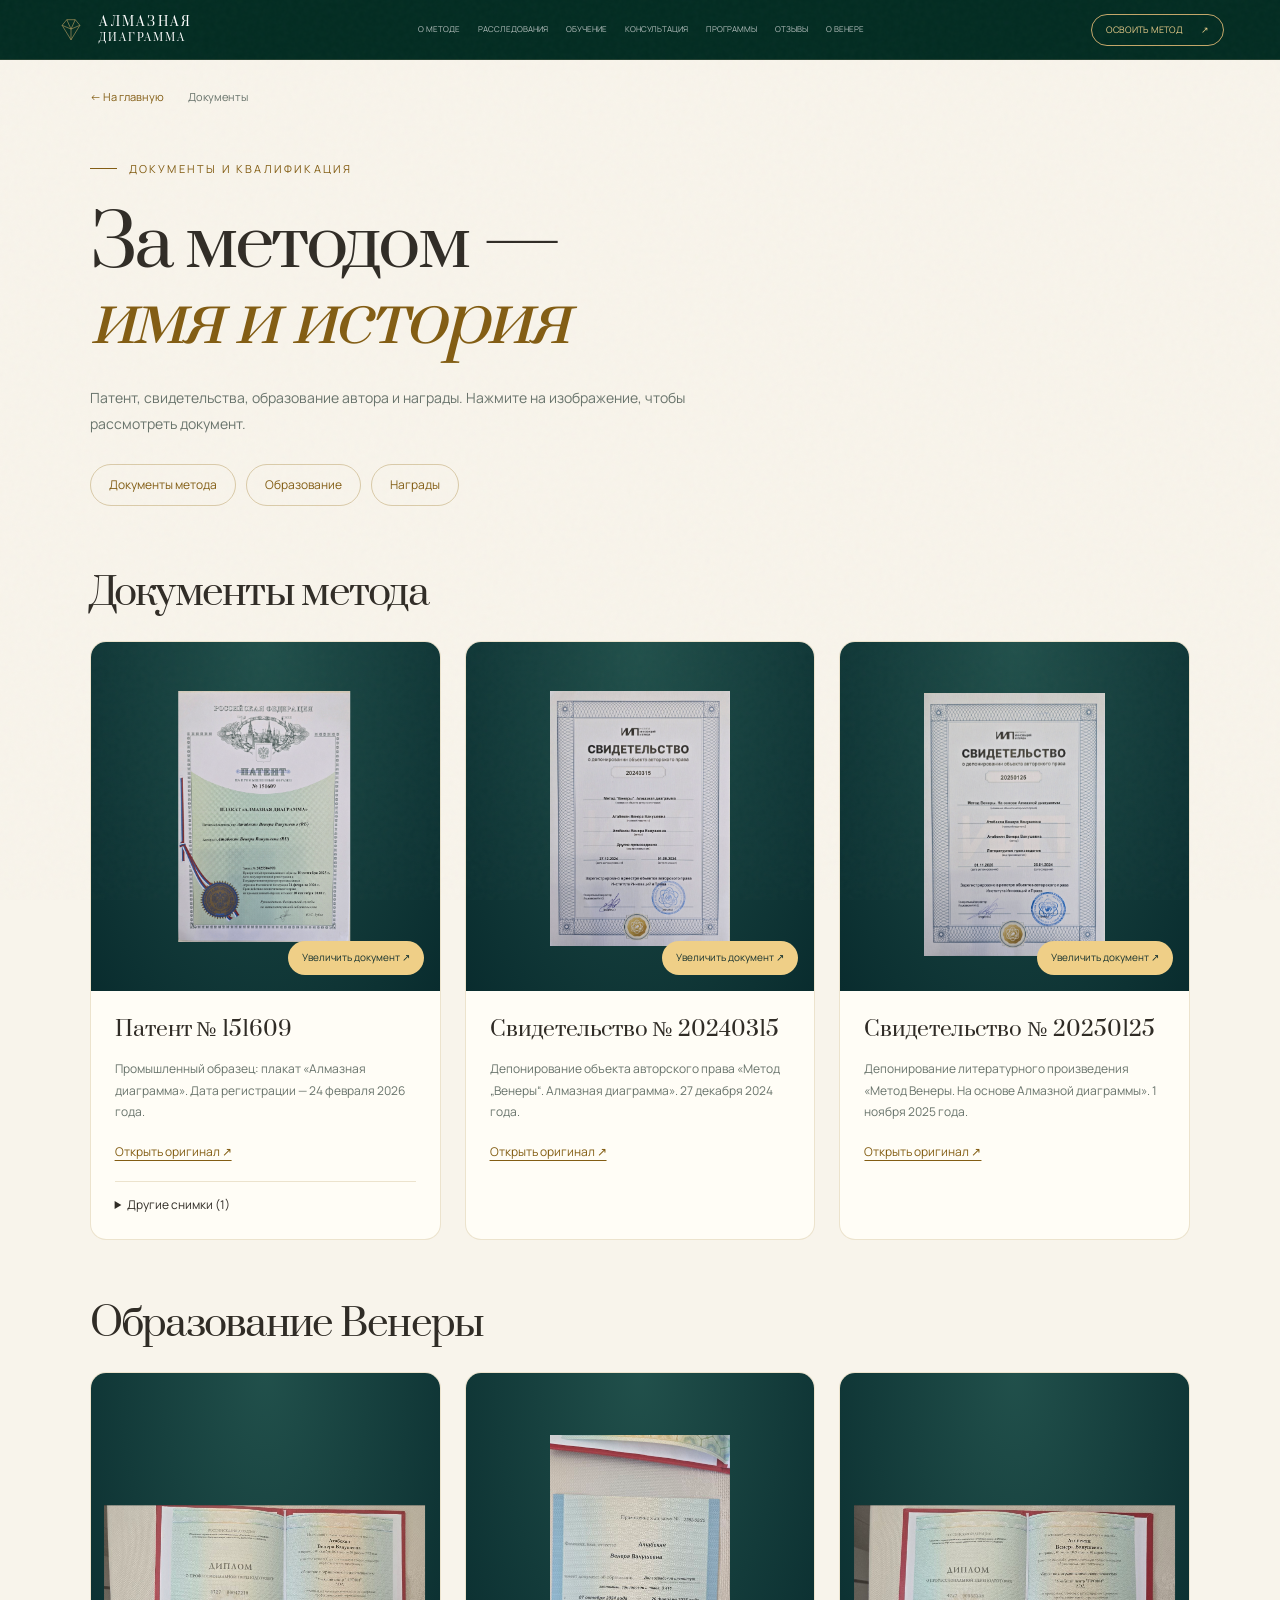
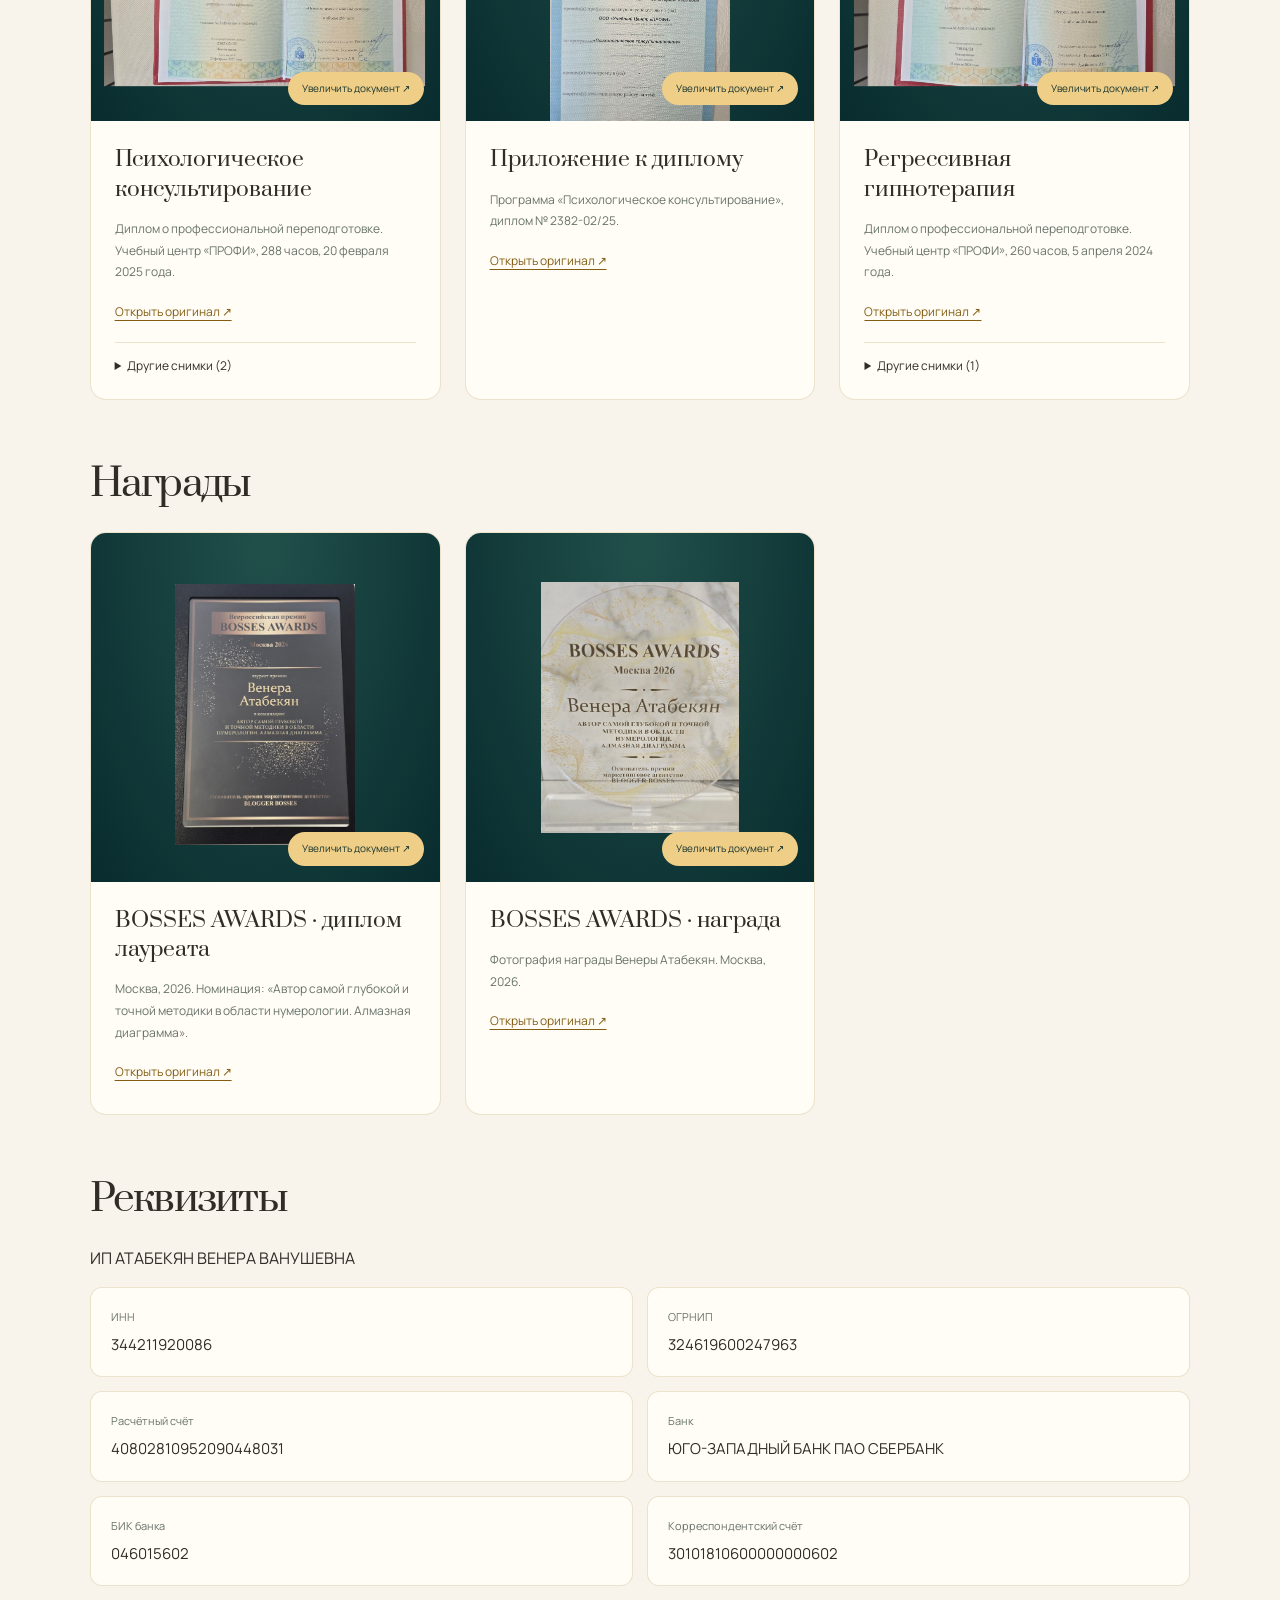
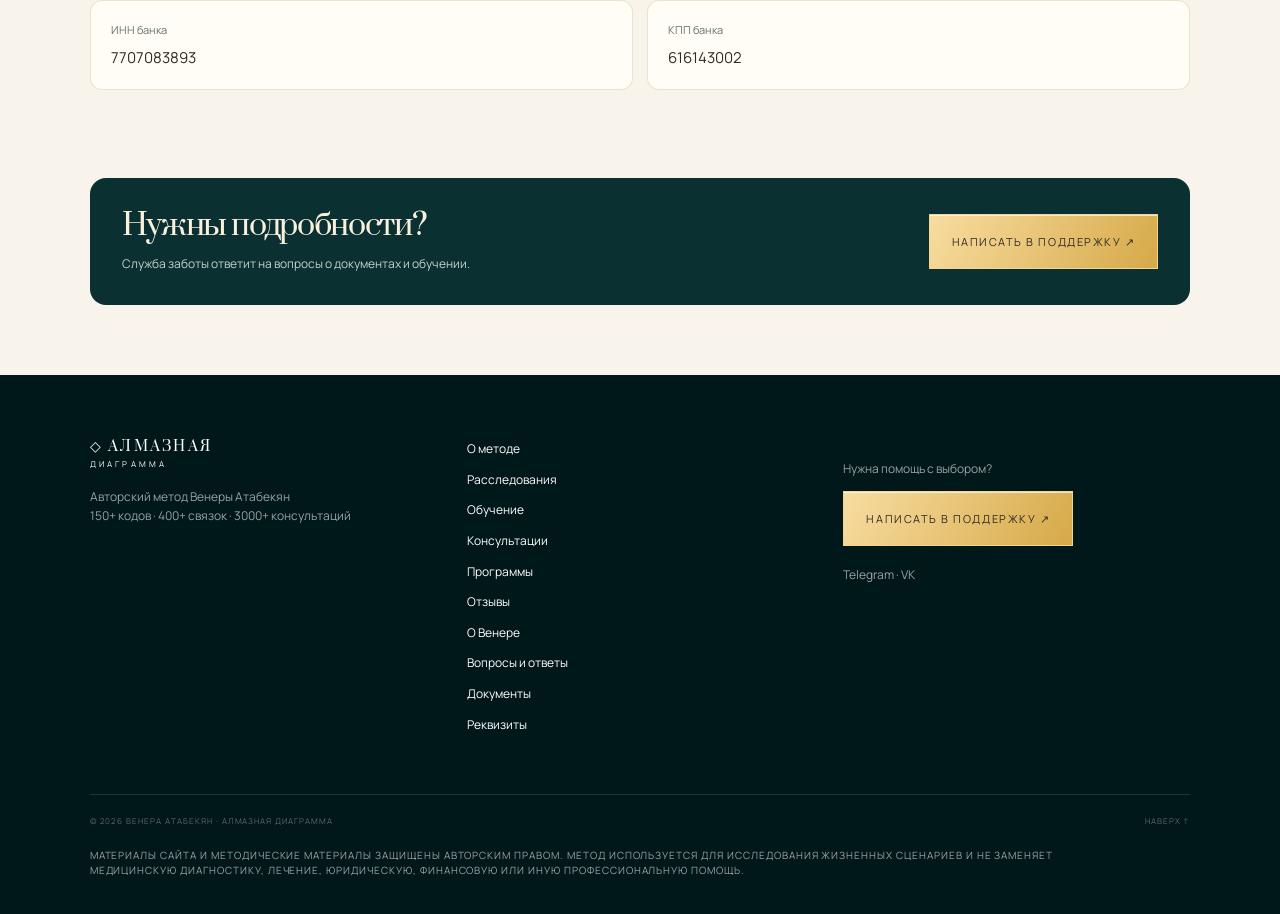
==== commit 12905fa8: "Refactor code structure for improved readability and maintainability" ====
--- a/documents.html
+++ b/documents.html
@@ -36,7 +36,7 @@
 <article class="document-card" id="regression"><a class="document-preview" href="docs/photo_5280804913871004326_y.jpg" data-document data-rotation="-90" data-title="Регрессивная гипнотерапия" target="_blank" rel="noopener" aria-label="Увеличить: Регрессивная гипнотерапия"><img src="docs/photo_5280804913871004326_y.jpg" alt="Регрессивная гипнотерапия" loading="lazy" decoding="async" style="--document-rotation:-90deg"><span>Увеличить документ ↗</span></a><div class="document-copy"><h3>Регрессивная гипнотерапия</h3><p>Диплом о профессиональной переподготовке. Учебный центр «ПРОФИ», 260 часов, 5 апреля 2024 года.</p><a href="docs/photo_5280804913871004326_y.jpg" data-document data-rotation="-90" data-title="Открыть оригинал" target="_blank" rel="noopener">Открыть оригинал ↗</a><details class="document-extras"><summary>Другие снимки (1)</summary><a href="docs/photo_5280804913871004325_y.jpg" data-document data-rotation="180" data-title="Диплом с приложением" target="_blank" rel="noopener">Диплом с приложением ↗</a></details></div></article></div></section>
 <section class="document-section" id="awards"><h2>Награды</h2><div class="document-grid"><article class="document-card" id="bosses-diploma"><a class="document-preview" href="docs/20260918_104427.jpg" data-document data-rotation="0" data-title="BOSSES AWARDS · диплом лауреата" target="_blank" rel="noopener" aria-label="Увеличить: BOSSES AWARDS · диплом лауреата"><img src="docs/20260918_104427.jpg" alt="BOSSES AWARDS · диплом лауреата" loading="lazy" decoding="async" style="--document-rotation:0deg"><span>Увеличить документ ↗</span></a><div class="document-copy"><h3>BOSSES AWARDS · диплом лауреата</h3><p>Москва, 2026. Номинация: «Автор самой глубокой и точной методики в области нумерологии. Алмазная диаграмма».</p><a href="docs/20260918_104427.jpg" data-document data-rotation="0" data-title="Открыть оригинал" target="_blank" rel="noopener">Открыть оригинал ↗</a></div></article>
 <article class="document-card" id="bosses-award"><a class="document-preview" href="docs/20260918_103626.jpg" data-document data-rotation="0" data-title="BOSSES AWARDS · награда" target="_blank" rel="noopener" aria-label="Увеличить: BOSSES AWARDS · награда"><img src="docs/20260918_103626.jpg" alt="BOSSES AWARDS · награда" loading="lazy" decoding="async" style="--document-rotation:0deg"><span>Увеличить документ ↗</span></a><div class="document-copy"><h3>BOSSES AWARDS · награда</h3><p>Фотография награды Венеры Атабекян. Москва, 2026.</p><a href="docs/20260918_103626.jpg" data-document data-rotation="0" data-title="Открыть оригинал" target="_blank" rel="noopener">Открыть оригинал ↗</a></div></article></div></section>
-<section class="documents-support"><div><h2>Нужны подробности?</h2><p>Служба заботы ответит на вопросы о документах и обучении.</p></div><a class="button button--light" href="https://t.me/venera_vanushevna1" target="_blank" rel="noopener">Написать в поддержку ↗</a></section></main>
-<footer><div><a class="brand brand--footer" href="index.html#top"><span><b>◇ Алмазная</b><small>Диаграмма</small></span></a><p>Авторский метод Венеры Атабекян<br>150+ кодов · 400+ связок · 3000+ консультаций</p></div><nav aria-label="Навигация в подвале"><a href="index.html#method">О методе</a><a href="index.html#investigations">Расследования</a><a href="index.html#study">Обучение</a><a href="index.html#consultation">Консультации</a><a href="index.html#programs">Программы</a><a href="index.html#student-stories">Отзывы</a><a href="index.html#author">О Венере</a><a href="faq.html">Вопросы и ответы</a><a href="documents.html" aria-current="page">Документы</a></nav><div><p>Нужна помощь с выбором?</p><a class="button button--light" href="https://t.me/venera_vanushevna1" target="_blank" rel="noopener">Написать в поддержку ↗</a><p class="footer-socials"><a href="https://t.me/venera_vanushevna" target="_blank" rel="noopener">Telegram</a> · <a href="https://vk.ru/veneraatabekyan" target="_blank" rel="noopener">VK</a></p></div><div class="footer__bottom"><span>© 2026 Венера Атабекян · Алмазная Диаграмма</span><a href="index.html#top">Наверх ↑</a><p>Материалы сайта и методические материалы защищены авторским правом. Метод используется для исследования жизненных сценариев и не заменяет медицинскую диагностику, лечение, юридическую, финансовую или иную профессиональную помощь.</p></div><!-- Legal documents and business details: insert approved originals when supplied. --></footer>
+<section class="document-section" id="requisites"><h2>Реквизиты</h2><p>ИП АТАБЕКЯН ВЕНЕРА ВАНУШЕВНА</p><dl class="business-details__list"><div><dt>ИНН</dt><dd>344211920086</dd></div><div><dt>ОГРНИП</dt><dd>324619600247963</dd></div><div><dt>Расчётный счёт</dt><dd>40802810952090448031</dd></div><div><dt>Банк</dt><dd>ЮГО-ЗАПАДНЫЙ БАНК ПАО СБЕРБАНК</dd></div><div><dt>БИК банка</dt><dd>046015602</dd></div><div><dt>Корреспондентский счёт</dt><dd>30101810600000000602</dd></div><div><dt>ИНН банка</dt><dd>7707083893</dd></div><div><dt>КПП банка</dt><dd>616143002</dd></div></dl></section><section class="documents-support"><div><h2>Нужны подробности?</h2><p>Служба заботы ответит на вопросы о документах и обучении.</p></div><a class="button button--light" href="https://t.me/venera_vanushevna1" target="_blank" rel="noopener">Написать в поддержку ↗</a></section></main>
+<footer><div><a class="brand brand--footer" href="index.html#top"><span><b>◇ Алмазная</b><small>Диаграмма</small></span></a><p>Авторский метод Венеры Атабекян<br>150+ кодов · 400+ связок · 3000+ консультаций</p></div><nav aria-label="Навигация в подвале"><a href="index.html#method">О методе</a><a href="index.html#investigations">Расследования</a><a href="index.html#study">Обучение</a><a href="index.html#consultation">Консультации</a><a href="index.html#programs">Программы</a><a href="index.html#student-stories">Отзывы</a><a href="index.html#author">О Венере</a><a href="faq.html">Вопросы и ответы</a><a href="documents.html" aria-current="page">Документы</a><a href="documents.html#requisites">Реквизиты</a></nav><div><p>Нужна помощь с выбором?</p><a class="button button--light" href="https://t.me/venera_vanushevna1" target="_blank" rel="noopener">Написать в поддержку ↗</a><p class="footer-socials"><a href="https://t.me/venera_vanushevna" target="_blank" rel="noopener">Telegram</a> · <a href="https://vk.ru/veneraatabekyan" target="_blank" rel="noopener">VK</a></p></div><div class="footer__bottom"><span>© 2026 Венера Атабекян · Алмазная Диаграмма</span><a href="index.html#top">Наверх ↑</a><p>Материалы сайта и методические материалы защищены авторским правом. Метод используется для исследования жизненных сценариев и не заменяет медицинскую диагностику, лечение, юридическую, финансовую или иную профессиональную помощь.</p></div><!-- Legal documents and business details: insert approved originals when supplied. --></footer>
 <dialog class="document-dialog" aria-labelledby="document-dialog-title"><div class="document-toolbar"><h2 id="document-dialog-title">Документ</h2><a class="document-original" target="_blank" rel="noopener">Оригинал ↗</a><button type="button" class="document-close" aria-label="Закрыть документ">✕</button></div><div class="document-stage"><img alt=""></div></dialog>
 <script src="script.js"></script><script src="documents.js"></script></body></html>
--- a/hero-layers.css
+++ b/hero-layers.css
@@ -70,39 +70,39 @@
 }
 
 /* Desktop art direction follows the 1280 × 631 reference proportions. */
-.site-header { height:clamp(60px,4.7vw,80px); padding:0 4.4vw; background:#061714; border-color:#dbc38a26; }
+.site-header { height:clamp(60px,4.7vw,80px); padding:0 4.4vw; background:#032c22; border-color:#dbc38a26; }
 .site-header .brand__mark { width:30px; stroke:#c8aa66; stroke-width:1.2; }
 .site-header .brand b { font-size:12px; }
 .site-header .brand small { font-family:var(--serif); font-size:10px; letter-spacing:.18em; }
 .site-header .desktop-nav { gap:18px; font-size:8px; letter-spacing:0; }
 .site-header .header-cta { border:1px solid #c4a76a; border-radius:30px; padding:8px 14px; font-size:9px; letter-spacing:0; color:#e7cc89; }
-.hero { display:block; min-height:570px; height:44.65vw; max-height:820px; padding:3.65vw 6.75vw 2vw; background:radial-gradient(ellipse at 87% 30%,#53482d66,transparent 35%),radial-gradient(ellipse at 60% 40%,#19302a,transparent 60%),#031310; }
-.hero::before { display:block; z-index:0; background:radial-gradient(circle at 4% 57%,#e5a44266 0,transparent 1.2%),radial-gradient(circle at 1% 46%,#e3a44740 0,transparent 1.4%),radial-gradient(circle at 32% 85%,#e1ad4e65 0,transparent 1%),radial-gradient(circle at 34% 83%,#c4913c3d 0,transparent 1.5%),radial-gradient(circle at 43% 93%,#e3ae5470 0,transparent .8%),radial-gradient(circle at 93% 36%,#d4ac5770 0,transparent 1.2%),radial-gradient(circle at 97% 33%,#d4ac5740 0,transparent 1%),radial-gradient(ellipse at 1% 98%,#b07b2c42 0,transparent 24%); }
-.hero__glow { width:48%; height:80%; right:0; top:0; background:#af9554; filter:blur(100px); opacity:.13; }
-.hero__portrait { inset:0; width:100%; height:100%; object-fit:cover; object-position:center 48%; filter:sepia(.08) saturate(.85); }
-.hero::after { background:linear-gradient(90deg,#02120f99,transparent 47%),linear-gradient(0deg,#03131066,transparent 9%); }
+.hero { display:block; min-height:570px; height:44.65vw; max-height:820px; padding:3.65vw 6.75vw 2vw; background:linear-gradient(110deg,#032d25 0%,#064637 65%,#0c5342 100%); }
+.hero::before { display:none; }
+.hero__glow { display:none; }
+.hero__portrait { inset:0; width:100%; height:100%; object-fit:contain; object-position:right bottom; filter:none; }
+.hero::after { background:linear-gradient(90deg,#02291f77,transparent 50%),linear-gradient(0deg,#02291f44,transparent 9%); }
 .hero__copy { padding:0; width:44%; max-width:640px; }
 .hero .eyebrow { margin:0 0 1.5vw -1.7vw; font-size:clamp(7px,.7vw,10px); letter-spacing:.1em; white-space:nowrap; color:#c9b67f; gap:14px; }
 .hero .eyebrow i { width:23px; }
 .hero h1 { font-family:Georgia,'Times New Roman',serif; font-size:clamp(78px,6.85vw,122px); line-height:.9; font-weight:400; letter-spacing:-.045em; margin:0 0 2.1vw; }
-.hero h1 em { display:inline-block; transform:scaleX(.9); transform-origin:left center; font-weight:400; color:#f4d68d; text-shadow:0 2px 20px #d6a95116; }
-.hero__subtitle { font-family:Georgia,'Times New Roman',serif; font-size:clamp(21px,1.8vw,31px); line-height:1.05; color:#e7d59f; margin:0 0 1.1vw; }
+.hero h1 em { display:inline-block; transform:scaleX(.9); transform-origin:left center; font-weight:400; color:#e9d8b2; text-shadow:none; }
+.hero__subtitle { font-family:Georgia,'Times New Roman',serif; font-size:clamp(21px,1.8vw,31px); line-height:1.05; color:#e2d5b7; margin:0 0 1.1vw; }
 .hero__lead { max-width:390px; width:90%; font-size:clamp(11px,.94vw,16px); line-height:1.45; color:#c1c8c3; margin-bottom:12px; }
 .hero__extra { max-width:360px; font-size:clamp(8px,.7vw,11px); letter-spacing:.16em; text-transform:uppercase; line-height:1.8; color:#b4ad8d; margin:0; }
 .hero__extra::before { content:""; display:block; width:60px; height:1px; background:#ceb475; margin-bottom:10px; }
 .hero__actions { gap:24px; margin-top:1.7vw; align-items:center; }
-.hero__actions .button { min-width:200px; padding:14px 24px; font-size:10px; background:linear-gradient(110deg,#f6df9e,#e5be6b 72%,#f4d793); border:1px solid #b29353; box-shadow:0 0 26px #d8ae4720; color:#273125; }
+.hero__actions .button { min-width:200px; padding:14px 24px; font-size:10px; background:#e8d5a3; border:1px solid #cfbb88; box-shadow:none; color:#273125; }
 .hero__actions .text-link { font-size:8px; letter-spacing:.1em; padding:12px 0; white-space:nowrap; }
 .hero__audience { margin:17px 0 0; font-size:clamp(7px,.62vw,10px); letter-spacing:.01em; color:#a9aa92; }
 .hero__visual { position:absolute; inset:0; height:100%; max-height:none; margin:0; }
-.hero__diagram { width:47vw; max-width:850px; left:32.5vw; right:auto; top:-1.3vw; transform:none; opacity:.9; filter:drop-shadow(0 0 5px #e8b64a33); mask-image:none; -webkit-mask-image:none; }
+.hero__diagram { width:47vw; max-width:850px; left:32.5vw; right:auto; top:-1.3vw; transform:none; opacity:.44; filter:none; mask-image:none; -webkit-mask-image:none; }
 .hero__diagram-main { stroke:#d9b467; stroke-width:1; }
 .hero__diagram-ghost { stroke:#efc777; stroke-width:1.1; stroke-dasharray:13 10; }
 .hero__diagram-accent { stroke:#efc87d; stroke-width:.8; opacity:.8; }
 .hero__diagram-horizontal { stroke:#d9b467; }
 .hero__diagram-rings { fill:none; stroke:#c6a665; stroke-width:.6; opacity:.22; }
 .hero__diagram-numbers { fill:#d6b66e; font-family:Georgia,serif; font-size:31px; text-anchor:middle; }
-.hero__diagram-stars { fill:#fff2c9; stroke:#ffe4a8; stroke-width:1.2; }
+.hero__diagram-stars,.hero__diagram-rings,.hero__diagram g[fill="url(#diagram-halo)"] { display:none; }
 .hero__signature { position:absolute; z-index:4; right:3.5vw; top:7.5vw; display:flex; flex-direction:column; align-items:center; color:#c7b37b; gap:15px; }
 .hero__signature p { writing-mode:vertical-rl; font-size:8px; text-transform:uppercase; letter-spacing:.13em; margin:0 0 18px; }
 .hero__signature p span { opacity:.65; }
@@ -114,7 +114,7 @@
   .hero { height:650px; padding-top:60px; }
   .hero h1 { font-size:76px; }
   .hero__copy { width:53%; }
-  .hero__portrait { width:115%; max-width:none; left:-6%; }
+  .hero__portrait { width:100%; max-width:none; left:0; }
   .hero__actions { gap:16px; }
   .hero__actions .button { min-width:170px; padding:14px 18px; }
   .hero__signature { right:20px; top:100px; }
@@ -136,9 +136,10 @@
   .hero__actions .button { min-width:185px; padding:14px 18px; font-size:9px; }
   .hero__actions .text-link { font-size:8px; }
   .hero__audience { font-size:7px; margin-top:16px; max-width:320px; }
-  .hero__portrait { top:auto; bottom:0; left:0; width:100%; height:450px; object-position:78% center; }
+  .hero__portrait { top:auto; bottom:0; left:auto; right:-35px; width:760px; max-width:none; height:428px; object-fit:contain; object-position:right bottom; }
   .hero__visual { position:absolute; top:auto; bottom:0; height:440px; }
-  .hero__diagram { width:610px; max-width:none; left:calc(50% - 350px); top:-22px; opacity:.85; }
-  .hero::after { background:linear-gradient(0deg,#03131055,transparent 16%); }
+  .hero__diagram { width:610px; max-width:none; left:calc(50% - 350px); top:-22px; opacity:.44; }
+  .hero::after { background:linear-gradient(0deg,#02291f44,transparent 16%); }
   .hero__signature { display:none; }
 }
+/* No simulated spotlights, golden haze or sparkle overlays on the portrait. */
--- a/design-polish.css
+++ b/design-polish.css
@@ -152,3 +152,9 @@
   .library-prices>div { padding:18px; }
   .review-copy { padding:22px; }
 }
+.reviews-page .original-reviews h1 { font-size:clamp(38px,5vw,70px); margin-bottom:25px; }
+.reviews-page .original-reviews h1 em { color:var(--gold-deep); }
+.review-gallery { display:grid; grid-template-columns:repeat(3,minmax(0,1fr)); overflow:visible; margin:35px 0; }
+.review-gallery article { min-width:0; }
+@media(max-width:1000px) { .review-gallery { grid-template-columns:repeat(2,minmax(0,1fr)); } }
+@media(max-width:680px) { .review-gallery { grid-template-columns:1fr; } }
--- a/documents.css
+++ b/documents.css
@@ -43,3 +43,8 @@
   .document-toolbar h2 { flex-basis:70%; }
   .document-toolbar .document-original { order:3; }
 }
+.business-details__list { display:grid; grid-template-columns:repeat(2,minmax(0,1fr)); gap:14px; }
+.business-details__list>div { padding:20px; border:1px solid #b79b5c44; border-radius:12px; background:#fffdf6; }
+.business-details__list dt { font-size:11px; color:#68736b; margin-bottom:8px; }
+.business-details__list dd { margin:0; font-size:15px; overflow-wrap:anywhere; }
+@media(max-width:680px) { .business-details__list { grid-template-columns:1fr; } }
